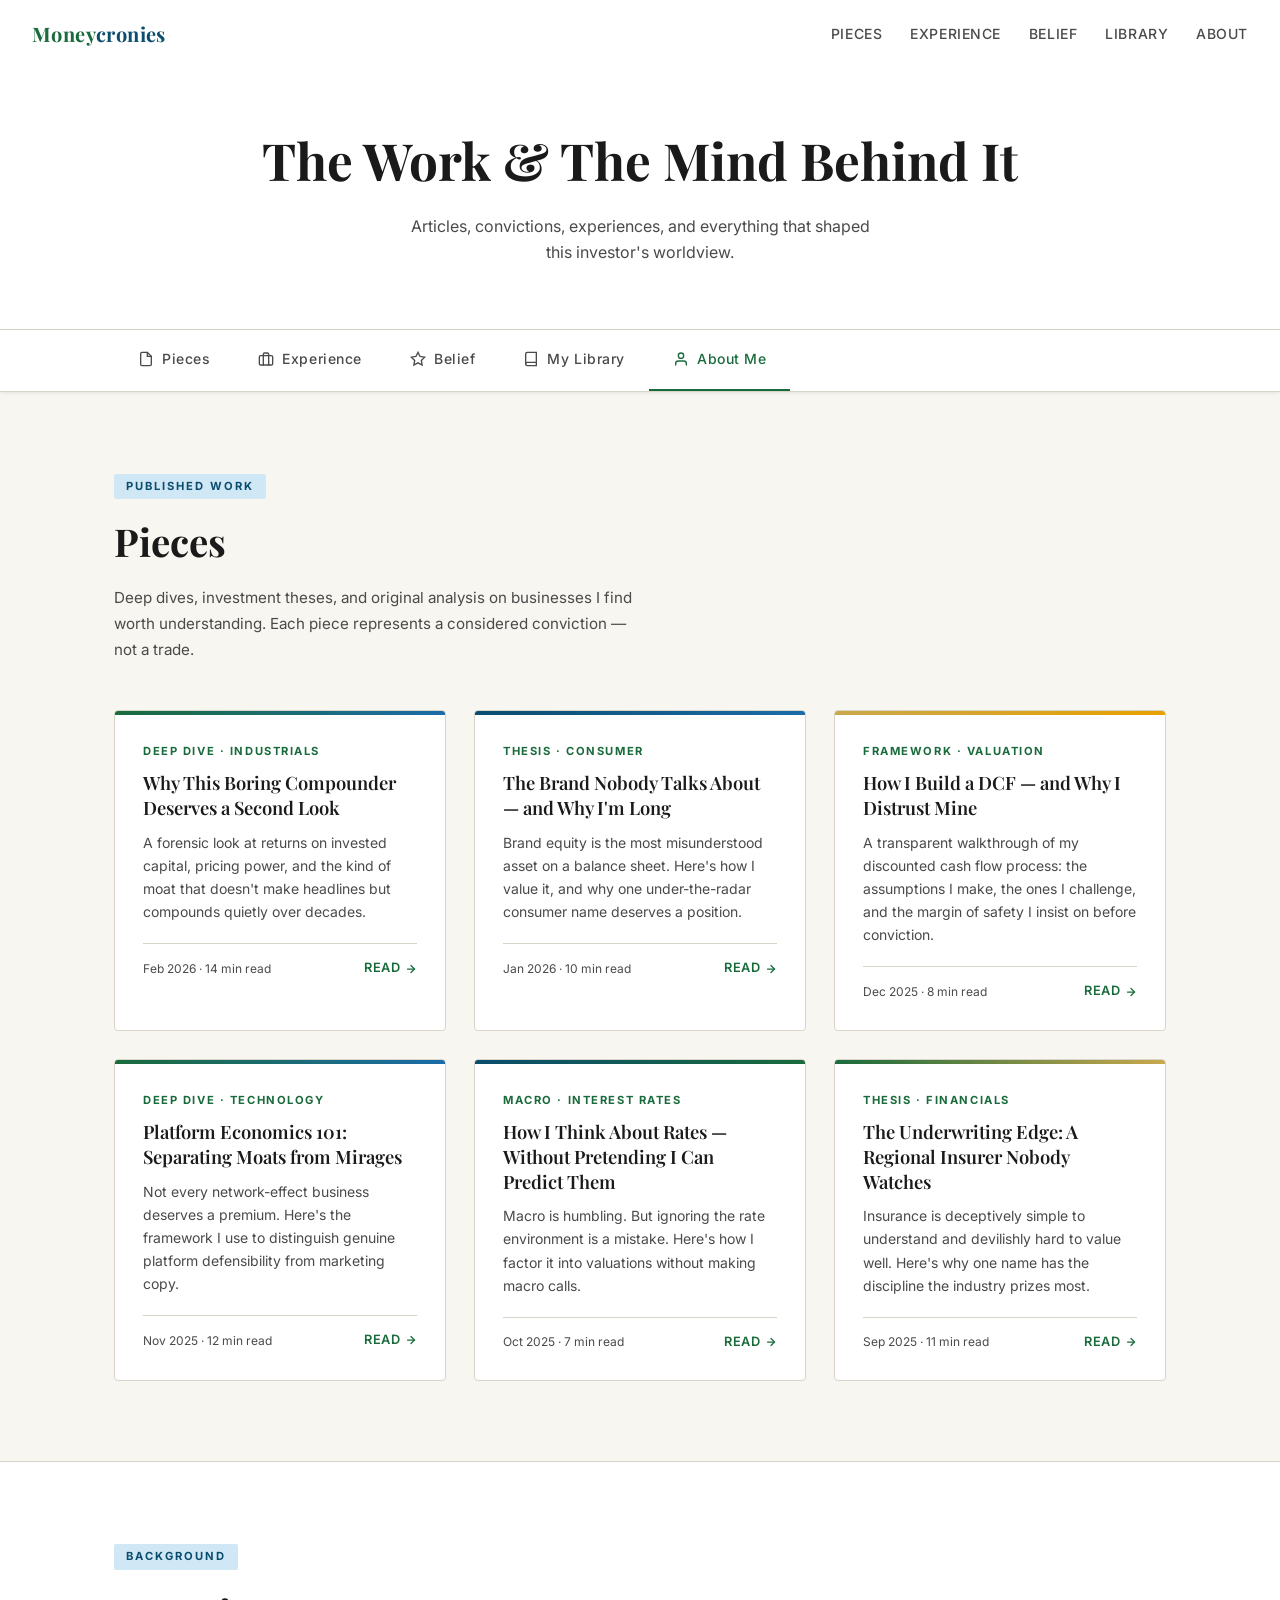
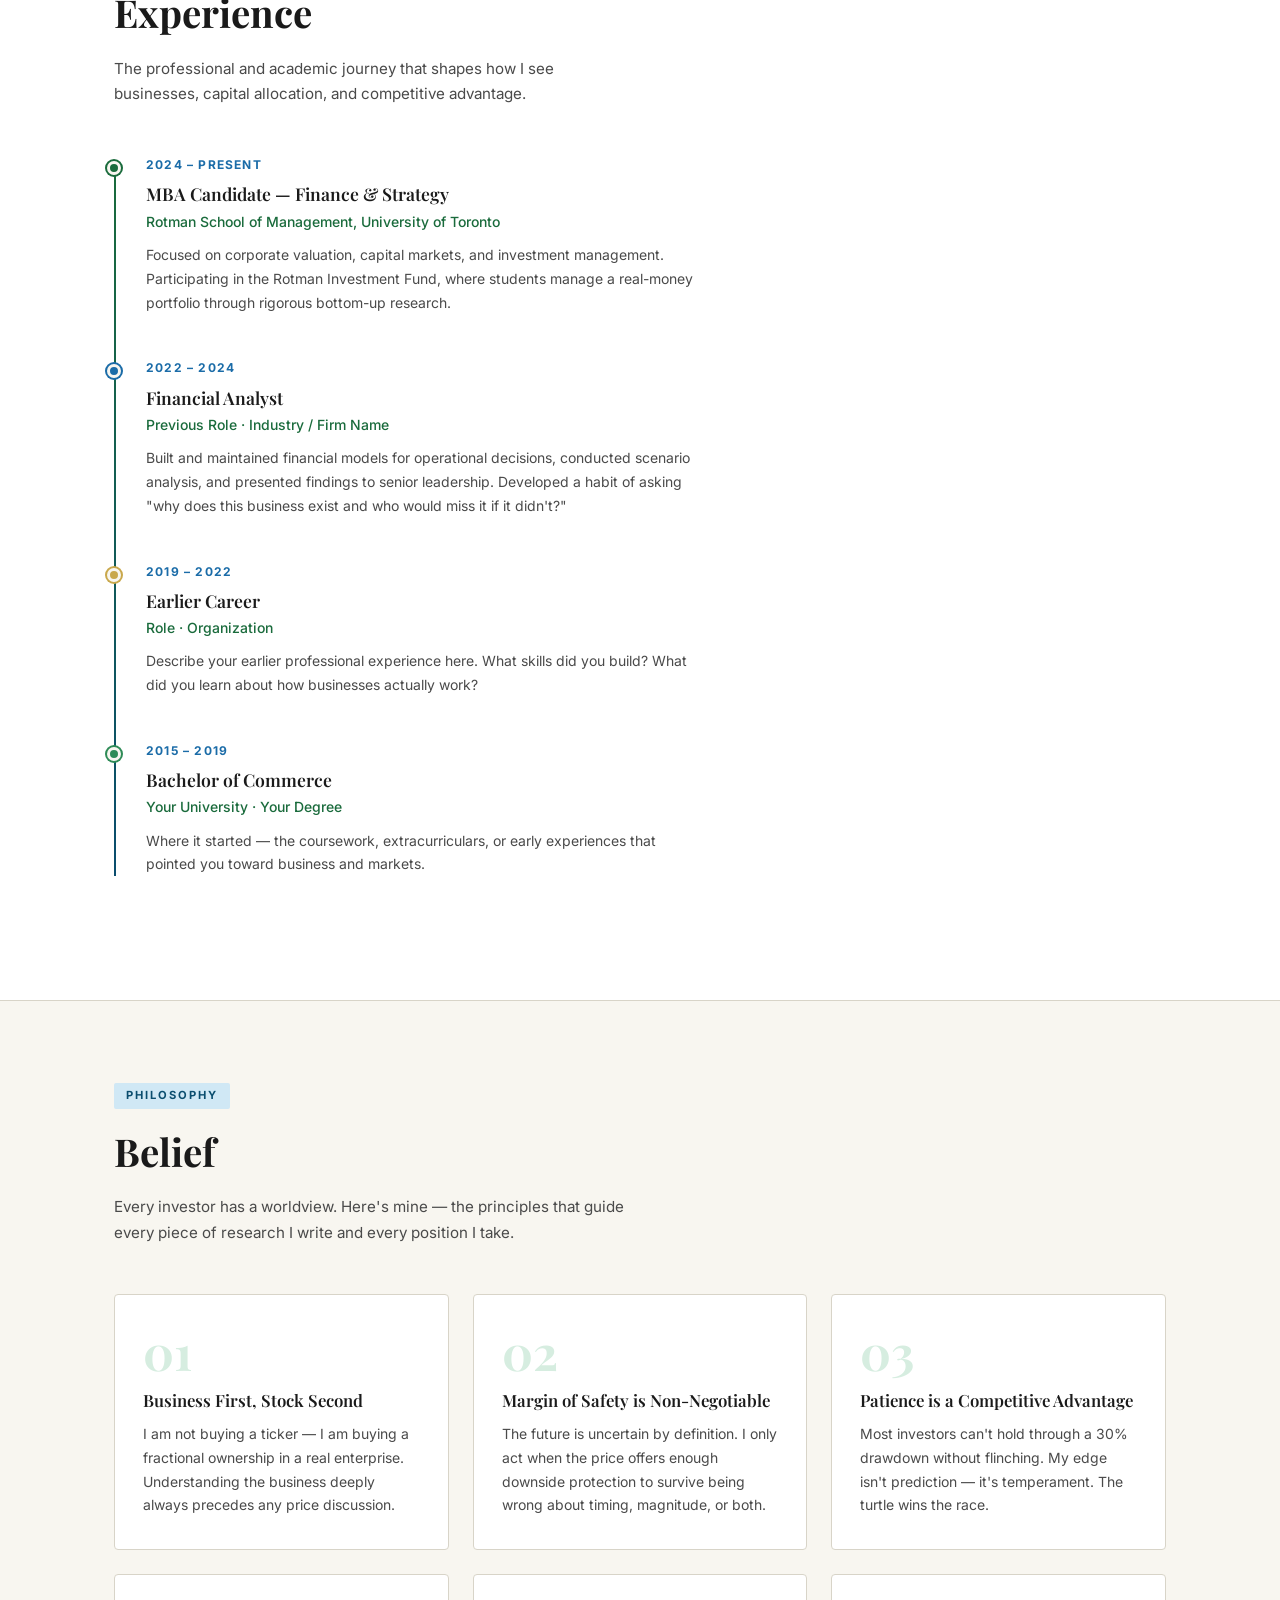
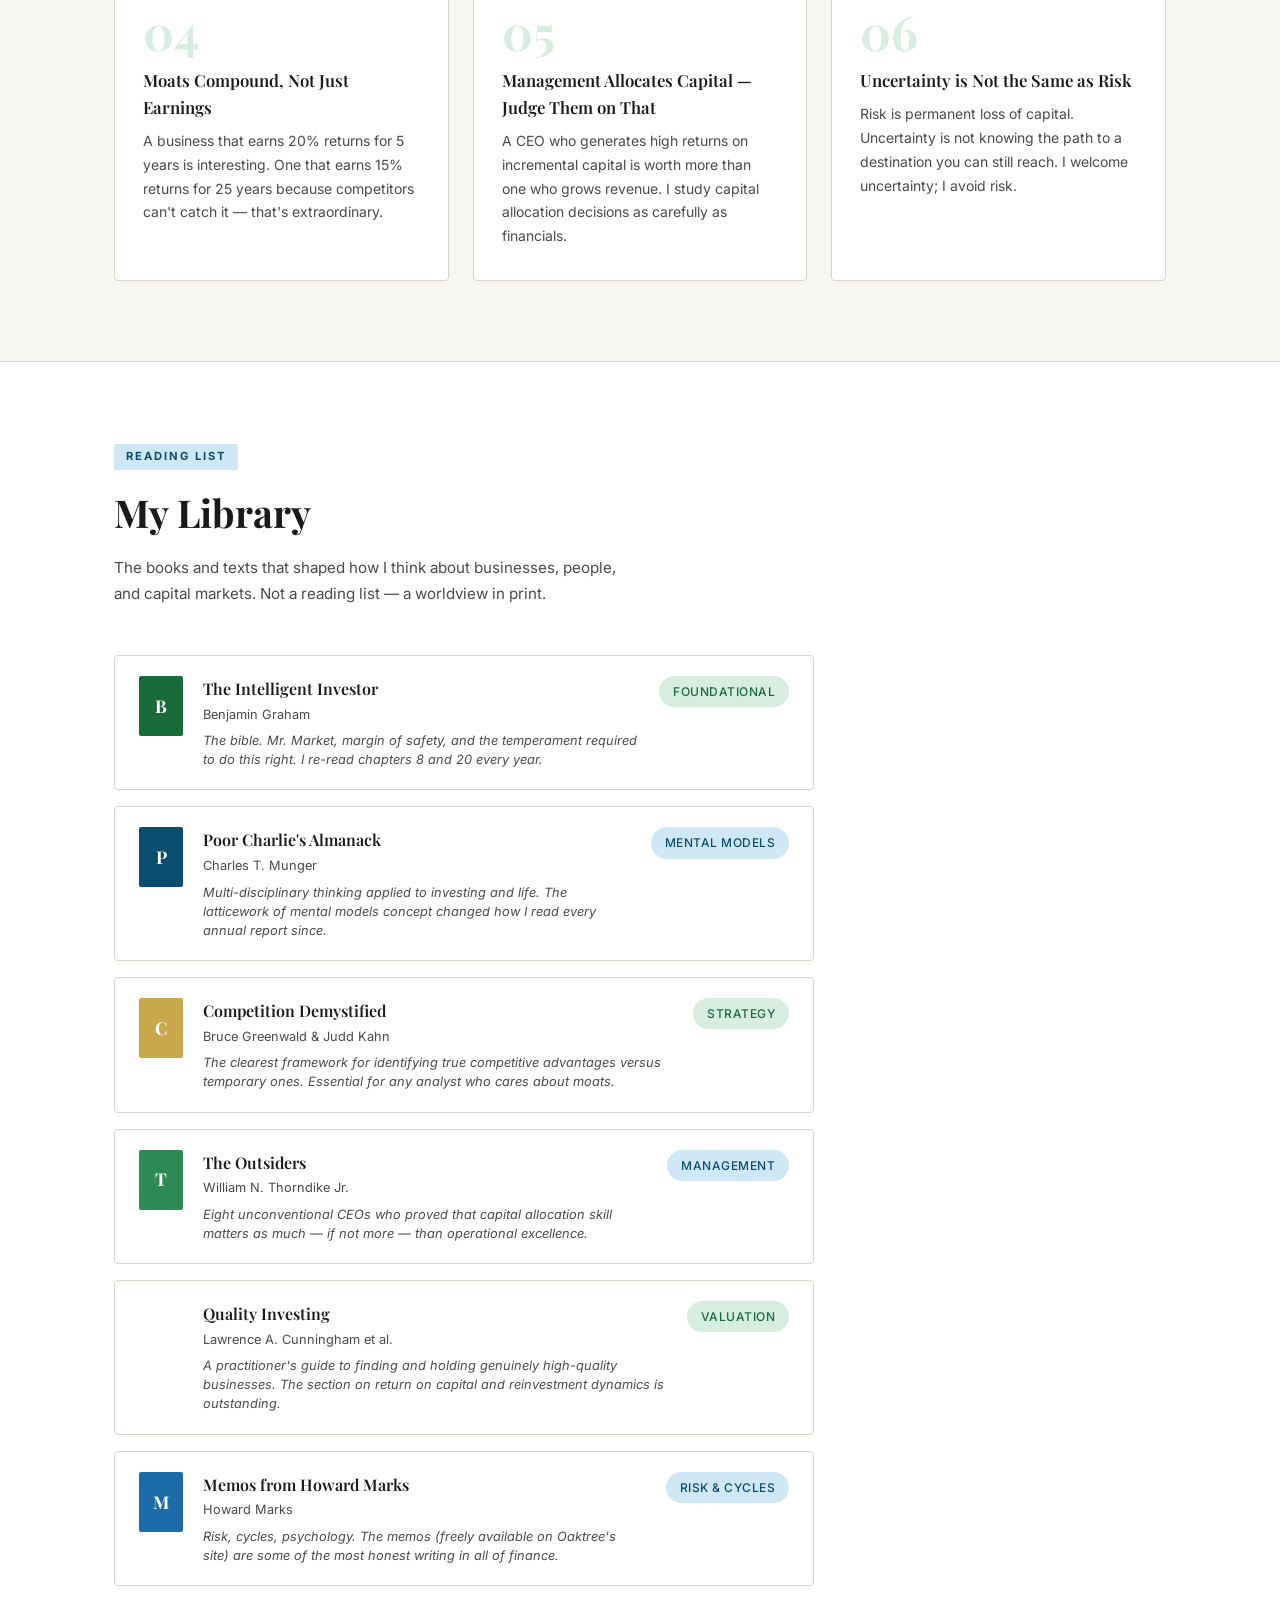
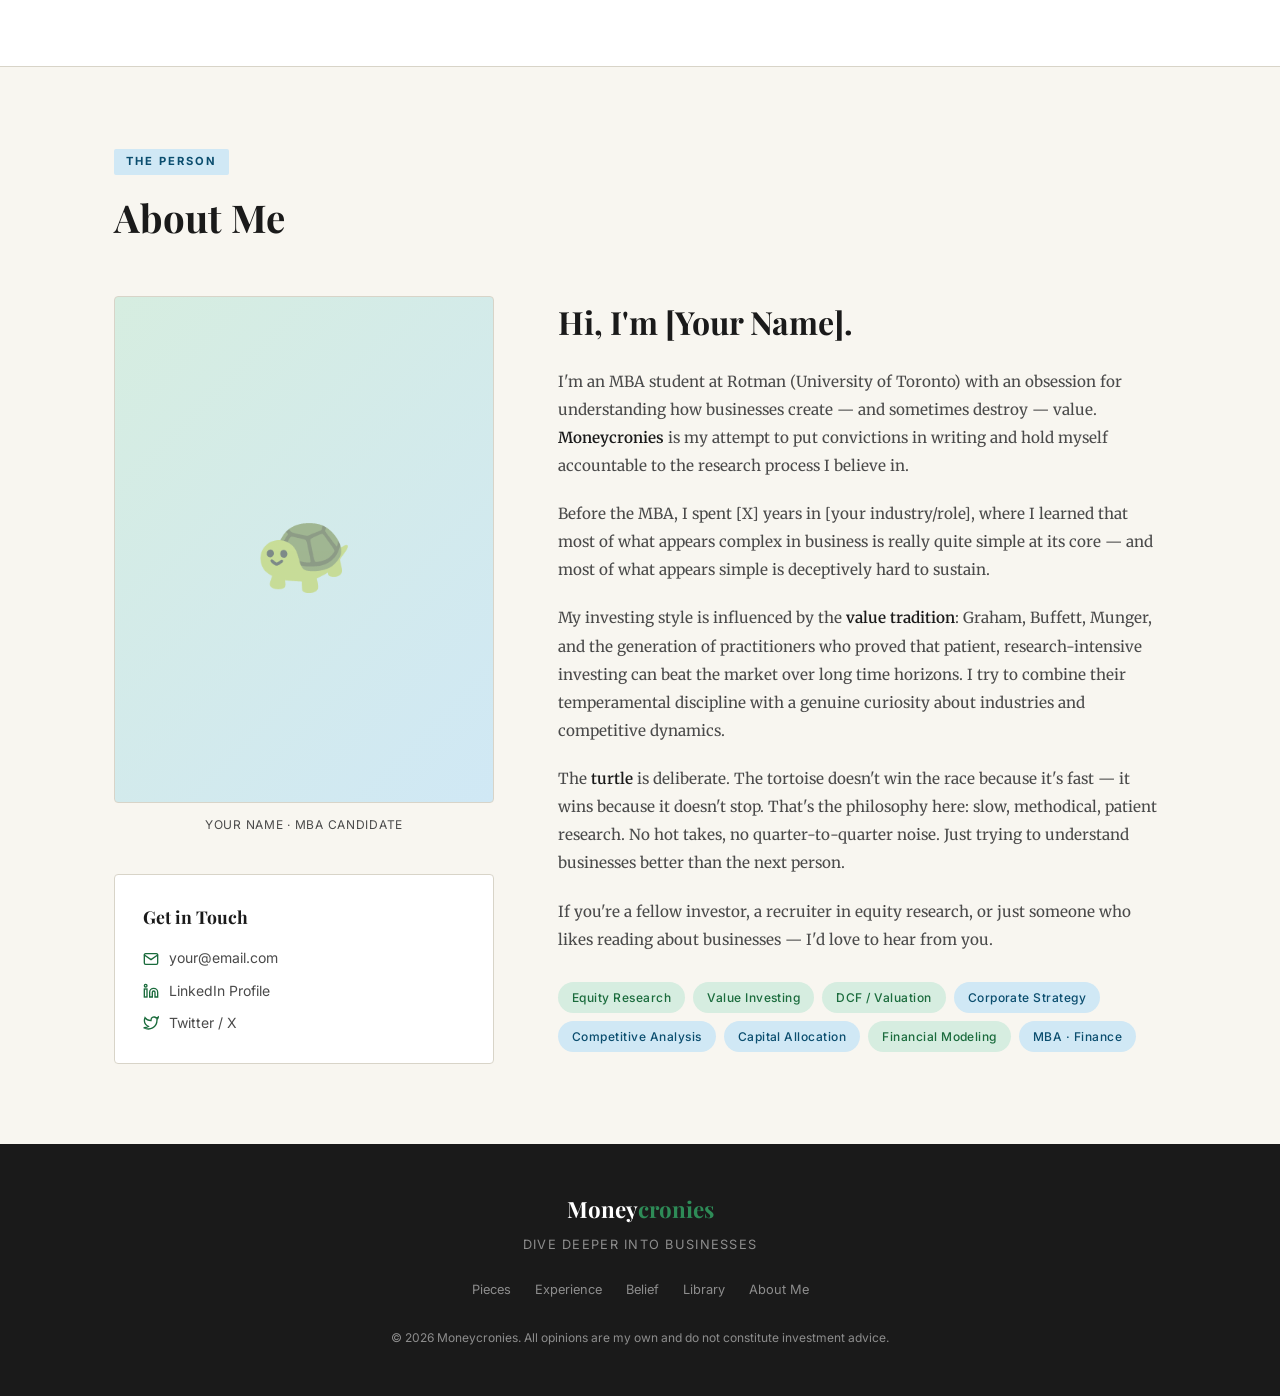
==== portfolio.html @ 77017aea "Initial commit" ====
<!DOCTYPE html>
<html lang="en">
<head>
  <meta charset="UTF-8" />
  <meta name="viewport" content="width=device-width, initial-scale=1.0" />
  <title>Moneycronies — Research & Portfolio</title>
  <meta name="description" content="Pieces, experience, beliefs, reading list, and the mind behind Moneycronies." />
  <link rel="stylesheet" href="styles/main.css" />
  <link rel="preconnect" href="https://fonts.googleapis.com" />
  <link rel="preconnect" href="https://fonts.gstatic.com" crossorigin />
</head>
<body>

  <!-- ── Navigation ── -->
  <nav class="site-nav scrolled" id="siteNav" aria-label="Main navigation">
    <a href="index.html" class="nav-logo">Money<span>cronies</span></a>
    <ul class="nav-links">
      <li><a href="#pieces"     class="tab-scroll">Pieces</a></li>
      <li><a href="#experience" class="tab-scroll">Experience</a></li>
      <li><a href="#belief"     class="tab-scroll">Belief</a></li>
      <li><a href="#library"    class="tab-scroll">Library</a></li>
      <li><a href="#about"      class="tab-scroll">About</a></li>
    </ul>
  </nav>

  <!-- ── Page Header ── -->
  <header class="page-header">
    <h1>The Work &amp; The Mind Behind It</h1>
    <p>Articles, convictions, experiences, and everything that shaped this investor's worldview.</p>
  </header>

  <!-- ── Sticky Section Tabs ── -->
  <div class="section-tabs" role="navigation" aria-label="Section navigation">
    <div class="tabs-inner">
      <a href="#pieces"     class="tab-link active" data-target="pieces">
        <svg viewBox="0 0 24 24" fill="none" stroke="currentColor" stroke-width="2" stroke-linecap="round">
          <path d="M14 2H6a2 2 0 0 0-2 2v16a2 2 0 0 0 2 2h12a2 2 0 0 0 2-2V8z"/>
          <polyline points="14 2 14 8 20 8"/>
        </svg>
        Pieces
      </a>
      <a href="#experience" class="tab-link" data-target="experience">
        <svg viewBox="0 0 24 24" fill="none" stroke="currentColor" stroke-width="2" stroke-linecap="round">
          <rect x="2" y="7" width="20" height="14" rx="2" ry="2"/>
          <path d="M16 21V5a2 2 0 0 0-2-2h-4a2 2 0 0 0-2 2v16"/>
        </svg>
        Experience
      </a>
      <a href="#belief" class="tab-link" data-target="belief">
        <svg viewBox="0 0 24 24" fill="none" stroke="currentColor" stroke-width="2" stroke-linecap="round">
          <polygon points="12 2 15.09 8.26 22 9.27 17 14.14 18.18 21.02 12 17.77 5.82 21.02 7 14.14 2 9.27 8.91 8.26 12 2"/>
        </svg>
        Belief
      </a>
      <a href="#library" class="tab-link" data-target="library">
        <svg viewBox="0 0 24 24" fill="none" stroke="currentColor" stroke-width="2" stroke-linecap="round">
          <path d="M4 19.5A2.5 2.5 0 0 1 6.5 17H20"/>
          <path d="M6.5 2H20v20H6.5A2.5 2.5 0 0 1 4 19.5v-15A2.5 2.5 0 0 1 6.5 2z"/>
        </svg>
        My Library
      </a>
      <a href="#about" class="tab-link" data-target="about">
        <svg viewBox="0 0 24 24" fill="none" stroke="currentColor" stroke-width="2" stroke-linecap="round">
          <path d="M20 21v-2a4 4 0 0 0-4-4H8a4 4 0 0 0-4 4v2"/>
          <circle cx="12" cy="7" r="4"/>
        </svg>
        About Me
      </a>
    </div>
  </div>

  <main>

    <!-- ════════════════════════════════════
         SECTION 1: PIECES
    ════════════════════════════════════ -->
    <section class="portfolio-section" id="pieces" aria-label="Pieces — Articles and analyses">
      <div class="container">
        <div class="section-head reveal">
          <span class="section-badge">Published Work</span>
          <h2 class="section-title">Pieces</h2>
          <p class="section-desc">
            Deep dives, investment theses, and original analysis on businesses I find worth understanding.
            Each piece represents a considered conviction — not a trade.
          </p>
        </div>

        <div class="pieces-grid">

          <!-- Card 1 -->
          <article class="article-card reveal">
            <div class="card-stripe"></div>
            <div class="card-body">
              <p class="card-tag">Deep Dive · Industrials</p>
              <h3 class="card-title">Why This Boring Compounder Deserves a Second Look</h3>
              <p class="card-excerpt">
                A forensic look at returns on invested capital, pricing power, and the kind of moat that
                doesn't make headlines but compounds quietly over decades.
              </p>
              <div class="card-meta">
                <span>Feb 2026 · 14 min read</span>
                <span class="card-read-more">
                  Read
                  <svg width="12" height="12" viewBox="0 0 24 24" fill="none"
                       stroke="currentColor" stroke-width="2.5" stroke-linecap="round">
                    <line x1="5" y1="12" x2="19" y2="12"/>
                    <polyline points="12 5 19 12 12 19"/>
                  </svg>
                </span>
              </div>
            </div>
          </article>

          <!-- Card 2 -->
          <article class="article-card reveal reveal-delay-1">
            <div class="card-stripe" style="background:linear-gradient(90deg,var(--blue-deep),var(--blue));"></div>
            <div class="card-body">
              <p class="card-tag">Thesis · Consumer</p>
              <h3 class="card-title">The Brand Nobody Talks About — and Why I'm Long</h3>
              <p class="card-excerpt">
                Brand equity is the most misunderstood asset on a balance sheet. Here's how I value it,
                and why one under-the-radar consumer name deserves a position.
              </p>
              <div class="card-meta">
                <span>Jan 2026 · 10 min read</span>
                <span class="card-read-more">
                  Read
                  <svg width="12" height="12" viewBox="0 0 24 24" fill="none"
                       stroke="currentColor" stroke-width="2.5" stroke-linecap="round">
                    <line x1="5" y1="12" x2="19" y2="12"/>
                    <polyline points="12 5 19 12 12 19"/>
                  </svg>
                </span>
              </div>
            </div>
          </article>

          <!-- Card 3 -->
          <article class="article-card reveal reveal-delay-2">
            <div class="card-stripe" style="background:linear-gradient(90deg,var(--gold),#e8a000);"></div>
            <div class="card-body">
              <p class="card-tag">Framework · Valuation</p>
              <h3 class="card-title">How I Build a DCF — and Why I Distrust Mine</h3>
              <p class="card-excerpt">
                A transparent walkthrough of my discounted cash flow process: the assumptions I make,
                the ones I challenge, and the margin of safety I insist on before conviction.
              </p>
              <div class="card-meta">
                <span>Dec 2025 · 8 min read</span>
                <span class="card-read-more">
                  Read
                  <svg width="12" height="12" viewBox="0 0 24 24" fill="none"
                       stroke="currentColor" stroke-width="2.5" stroke-linecap="round">
                    <line x1="5" y1="12" x2="19" y2="12"/>
                    <polyline points="12 5 19 12 12 19"/>
                  </svg>
                </span>
              </div>
            </div>
          </article>

          <!-- Card 4 (placeholder) -->
          <article class="article-card reveal">
            <div class="card-stripe"></div>
            <div class="card-body">
              <p class="card-tag">Deep Dive · Technology</p>
              <h3 class="card-title">Platform Economics 101: Separating Moats from Mirages</h3>
              <p class="card-excerpt">
                Not every network-effect business deserves a premium. Here's the framework I use to
                distinguish genuine platform defensibility from marketing copy.
              </p>
              <div class="card-meta">
                <span>Nov 2025 · 12 min read</span>
                <span class="card-read-more">
                  Read
                  <svg width="12" height="12" viewBox="0 0 24 24" fill="none"
                       stroke="currentColor" stroke-width="2.5" stroke-linecap="round">
                    <line x1="5" y1="12" x2="19" y2="12"/>
                    <polyline points="12 5 19 12 12 19"/>
                  </svg>
                </span>
              </div>
            </div>
          </article>

          <!-- Card 5 -->
          <article class="article-card reveal reveal-delay-1">
            <div class="card-stripe" style="background:linear-gradient(90deg,var(--blue-deep),var(--green));"></div>
            <div class="card-body">
              <p class="card-tag">Macro · Interest Rates</p>
              <h3 class="card-title">How I Think About Rates — Without Pretending I Can Predict Them</h3>
              <p class="card-excerpt">
                Macro is humbling. But ignoring the rate environment is a mistake. Here's how I factor
                it into valuations without making macro calls.
              </p>
              <div class="card-meta">
                <span>Oct 2025 · 7 min read</span>
                <span class="card-read-more">
                  Read
                  <svg width="12" height="12" viewBox="0 0 24 24" fill="none"
                       stroke="currentColor" stroke-width="2.5" stroke-linecap="round">
                    <line x1="5" y1="12" x2="19" y2="12"/>
                    <polyline points="12 5 19 12 12 19"/>
                  </svg>
                </span>
              </div>
            </div>
          </article>

          <!-- Card 6 -->
          <article class="article-card reveal reveal-delay-2">
            <div class="card-stripe" style="background:linear-gradient(90deg,var(--green),var(--gold));"></div>
            <div class="card-body">
              <p class="card-tag">Thesis · Financials</p>
              <h3 class="card-title">The Underwriting Edge: A Regional Insurer Nobody Watches</h3>
              <p class="card-excerpt">
                Insurance is deceptively simple to understand and devilishly hard to value well.
                Here's why one name has the discipline the industry prizes most.
              </p>
              <div class="card-meta">
                <span>Sep 2025 · 11 min read</span>
                <span class="card-read-more">
                  Read
                  <svg width="12" height="12" viewBox="0 0 24 24" fill="none"
                       stroke="currentColor" stroke-width="2.5" stroke-linecap="round">
                    <line x1="5" y1="12" x2="19" y2="12"/>
                    <polyline points="12 5 19 12 12 19"/>
                  </svg>
                </span>
              </div>
            </div>
          </article>

        </div>
      </div>
    </section>

    <!-- ════════════════════════════════════
         SECTION 2: EXPERIENCE
    ════════════════════════════════════ -->
    <section class="portfolio-section" id="experience" aria-label="Experience" style="background:var(--white);">
      <div class="container">
        <div class="section-head reveal">
          <span class="section-badge">Background</span>
          <h2 class="section-title">Experience</h2>
          <p class="section-desc">
            The professional and academic journey that shapes how I see businesses,
            capital allocation, and competitive advantage.
          </p>
        </div>

        <div style="max-width:640px;">
          <div class="timeline">

            <div class="timeline-item reveal">
              <div class="timeline-dot"></div>
              <p class="timeline-date">2024 – Present</p>
              <h3 class="timeline-role">MBA Candidate — Finance &amp; Strategy</h3>
              <p class="timeline-org">Rotman School of Management, University of Toronto</p>
              <p class="timeline-desc">
                Focused on corporate valuation, capital markets, and investment management.
                Participating in the Rotman Investment Fund, where students manage a real-money
                portfolio through rigorous bottom-up research.
              </p>
            </div>

            <div class="timeline-item reveal reveal-delay-1">
              <div class="timeline-dot" style="background:var(--blue);box-shadow:0 0 0 2px var(--blue);"></div>
              <p class="timeline-date">2022 – 2024</p>
              <h3 class="timeline-role">Financial Analyst</h3>
              <p class="timeline-org">Previous Role · Industry / Firm Name</p>
              <p class="timeline-desc">
                Built and maintained financial models for operational decisions, conducted scenario
                analysis, and presented findings to senior leadership. Developed a habit of asking
                "why does this business exist and who would miss it if it didn't?"
              </p>
            </div>

            <div class="timeline-item reveal reveal-delay-2">
              <div class="timeline-dot" style="background:var(--gold);box-shadow:0 0 0 2px var(--gold);"></div>
              <p class="timeline-date">2019 – 2022</p>
              <h3 class="timeline-role">Earlier Career</h3>
              <p class="timeline-org">Role · Organization</p>
              <p class="timeline-desc">
                Describe your earlier professional experience here. What skills did you build?
                What did you learn about how businesses actually work?
              </p>
            </div>

            <div class="timeline-item reveal reveal-delay-3">
              <div class="timeline-dot" style="background:var(--green-light);box-shadow:0 0 0 2px var(--green-light);"></div>
              <p class="timeline-date">2015 – 2019</p>
              <h3 class="timeline-role">Bachelor of Commerce</h3>
              <p class="timeline-org">Your University · Your Degree</p>
              <p class="timeline-desc">
                Where it started — the coursework, extracurriculars, or early experiences that
                pointed you toward business and markets.
              </p>
            </div>

          </div>
        </div>
      </div>
    </section>

    <!-- ════════════════════════════════════
         SECTION 3: BELIEF
    ════════════════════════════════════ -->
    <section class="portfolio-section" id="belief" aria-label="Investment beliefs and philosophy">
      <div class="container">
        <div class="section-head reveal">
          <span class="section-badge">Philosophy</span>
          <h2 class="section-title">Belief</h2>
          <p class="section-desc">
            Every investor has a worldview. Here's mine — the principles that guide every piece
            of research I write and every position I take.
          </p>
        </div>

        <div class="beliefs-grid">

          <div class="belief-card reveal">
            <div class="belief-num">01</div>
            <h3 class="belief-title">Business First, Stock Second</h3>
            <p class="belief-text">
              I am not buying a ticker — I am buying a fractional ownership in a real enterprise.
              Understanding the business deeply always precedes any price discussion.
            </p>
          </div>

          <div class="belief-card reveal reveal-delay-1">
            <div class="belief-num">02</div>
            <h3 class="belief-title">Margin of Safety is Non-Negotiable</h3>
            <p class="belief-text">
              The future is uncertain by definition. I only act when the price offers enough
              downside protection to survive being wrong about timing, magnitude, or both.
            </p>
          </div>

          <div class="belief-card reveal reveal-delay-2">
            <div class="belief-num">03</div>
            <h3 class="belief-title">Patience is a Competitive Advantage</h3>
            <p class="belief-text">
              Most investors can't hold through a 30% drawdown without flinching. My edge
              isn't prediction — it's temperament. The turtle wins the race.
            </p>
          </div>

          <div class="belief-card reveal">
            <div class="belief-num">04</div>
            <h3 class="belief-title">Moats Compound, Not Just Earnings</h3>
            <p class="belief-text">
              A business that earns 20% returns for 5 years is interesting. One that earns 15%
              returns for 25 years because competitors can't catch it — that's extraordinary.
            </p>
          </div>

          <div class="belief-card reveal reveal-delay-1">
            <div class="belief-num">05</div>
            <h3 class="belief-title">Management Allocates Capital — Judge Them on That</h3>
            <p class="belief-text">
              A CEO who generates high returns on incremental capital is worth more than one
              who grows revenue. I study capital allocation decisions as carefully as financials.
            </p>
          </div>

          <div class="belief-card reveal reveal-delay-2">
            <div class="belief-num">06</div>
            <h3 class="belief-title">Uncertainty is Not the Same as Risk</h3>
            <p class="belief-text">
              Risk is permanent loss of capital. Uncertainty is not knowing the path to a
              destination you can still reach. I welcome uncertainty; I avoid risk.
            </p>
          </div>

        </div>
      </div>
    </section>

    <!-- ════════════════════════════════════
         SECTION 4: MY LIBRARY
    ════════════════════════════════════ -->
    <section class="portfolio-section" id="library" aria-label="Reading list and book recommendations" style="background:var(--white);">
      <div class="container">
        <div class="section-head reveal">
          <span class="section-badge">Reading List</span>
          <h2 class="section-title">My Library</h2>
          <p class="section-desc">
            The books and texts that shaped how I think about businesses, people, and capital markets.
            Not a reading list — a worldview in print.
          </p>
        </div>

        <div class="library-list" style="max-width:700px;">

          <div class="book-item reveal">
            <div class="book-spine" style="background:var(--green);">B</div>
            <div class="book-info">
              <p class="book-title">The Intelligent Investor</p>
              <p class="book-author">Benjamin Graham</p>
              <p class="book-note">
                The bible. Mr. Market, margin of safety, and the temperament required to do this
                right. I re-read chapters 8 and 20 every year.
              </p>
            </div>
            <span class="book-tag chip chip-green">Foundational</span>
          </div>

          <div class="book-item reveal reveal-delay-1">
            <div class="book-spine" style="background:var(--blue-deep);">P</div>
            <div class="book-info">
              <p class="book-title">Poor Charlie's Almanack</p>
              <p class="book-author">Charles T. Munger</p>
              <p class="book-note">
                Multi-disciplinary thinking applied to investing and life. The latticework of
                mental models concept changed how I read every annual report since.
              </p>
            </div>
            <span class="book-tag chip chip-blue">Mental Models</span>
          </div>

          <div class="book-item reveal reveal-delay-2">
            <div class="book-spine" style="background:var(--gold);">C</div>
            <div class="book-info">
              <p class="book-title">Competition Demystified</p>
              <p class="book-author">Bruce Greenwald &amp; Judd Kahn</p>
              <p class="book-note">
                The clearest framework for identifying true competitive advantages versus
                temporary ones. Essential for any analyst who cares about moats.
              </p>
            </div>
            <span class="book-tag chip chip-green">Strategy</span>
          </div>

          <div class="book-item reveal">
            <div class="book-spine" style="background:var(--green-light);">T</div>
            <div class="book-info">
              <p class="book-title">The Outsiders</p>
              <p class="book-author">William N. Thorndike Jr.</p>
              <p class="book-note">
                Eight unconventional CEOs who proved that capital allocation skill matters as
                much — if not more — than operational excellence.
              </p>
            </div>
            <span class="book-tag chip chip-blue">Management</span>
          </div>

          <div class="book-item reveal reveal-delay-1">
            <div class="book-spine" style="background:#5B4FCF);">Q</div>
            <div class="book-info">
              <p class="book-title">Quality Investing</p>
              <p class="book-author">Lawrence A. Cunningham et al.</p>
              <p class="book-note">
                A practitioner's guide to finding and holding genuinely high-quality businesses.
                The section on return on capital and reinvestment dynamics is outstanding.
              </p>
            </div>
            <span class="book-tag chip chip-green">Valuation</span>
          </div>

          <div class="book-item reveal reveal-delay-2">
            <div class="book-spine" style="background:var(--blue);">M</div>
            <div class="book-info">
              <p class="book-title">Memos from Howard Marks</p>
              <p class="book-author">Howard Marks</p>
              <p class="book-note">
                Risk, cycles, psychology. The memos (freely available on Oaktree's site) are
                some of the most honest writing in all of finance.
              </p>
            </div>
            <span class="book-tag chip chip-blue">Risk &amp; Cycles</span>
          </div>

        </div>
      </div>
    </section>

    <!-- ════════════════════════════════════
         SECTION 5: ABOUT ME
    ════════════════════════════════════ -->
    <section class="portfolio-section" id="about" aria-label="About me">
      <div class="container">
        <div class="section-head reveal">
          <span class="section-badge">The Person</span>
          <h2 class="section-title">About Me</h2>
        </div>

        <div class="about-grid">

          <!-- Portrait column -->
          <div class="about-portrait reveal">
            <div class="portrait-frame">
              <!-- Replace with your actual photo:
                   <img src="assets/your-photo.jpg" alt="Your Name" style="width:100%;height:100%;object-fit:cover;" />
              -->
              <span class="portrait-placeholder" aria-hidden="true">🐢</span>
            </div>
            <p class="portrait-caption">Your Name · MBA Candidate</p>

            <div class="contact-block">
              <h3>Get in Touch</h3>
              <div class="contact-links">
                <a href="mailto:your@email.com" class="contact-link">
                  <svg viewBox="0 0 24 24" fill="none" stroke="currentColor" stroke-width="2" stroke-linecap="round">
                    <path d="M4 4h16c1.1 0 2 .9 2 2v12c0 1.1-.9 2-2 2H4c-1.1 0-2-.9-2-2V6c0-1.1.9-2 2-2z"/>
                    <polyline points="22,6 12,13 2,6"/>
                  </svg>
                  your@email.com
                </a>
                <a href="#" class="contact-link">
                  <svg viewBox="0 0 24 24" fill="none" stroke="currentColor" stroke-width="2" stroke-linecap="round">
                    <path d="M16 8a6 6 0 0 1 6 6v7h-4v-7a2 2 0 0 0-2-2 2 2 0 0 0-2 2v7h-4v-7a6 6 0 0 1 6-6z"/>
                    <rect x="2" y="9" width="4" height="12"/><circle cx="4" cy="4" r="2"/>
                  </svg>
                  LinkedIn Profile
                </a>
                <a href="#" class="contact-link">
                  <svg viewBox="0 0 24 24" fill="none" stroke="currentColor" stroke-width="2" stroke-linecap="round">
                    <path d="M23 3a10.9 10.9 0 0 1-3.14 1.53 4.48 4.48 0 0 0-7.86 3v1A10.66 10.66 0 0 1 3 4s-4 9 5 13a11.64 11.64 0 0 1-7 2c9 5 20 0 20-11.5a4.5 4.5 0 0 0-.08-.83A7.72 7.72 0 0 0 23 3z"/>
                  </svg>
                  Twitter / X
                </a>
              </div>
            </div>
          </div>

          <!-- Text column -->
          <div class="about-text reveal reveal-delay-1">
            <h2>Hi, I'm [Your Name].</h2>

            <p>
              I'm an MBA student at Rotman (University of Toronto) with an obsession for understanding
              how businesses create — and sometimes destroy — value. <strong>Moneycronies</strong> is my
              attempt to put convictions in writing and hold myself accountable to the research
              process I believe in.
            </p>

            <p>
              Before the MBA, I spent [X] years in [your industry/role], where I learned that
              most of what appears complex in business is really quite simple at its core — and
              most of what appears simple is deceptively hard to sustain.
            </p>

            <p>
              My investing style is influenced by the <strong>value tradition</strong>: Graham, Buffett, Munger,
              and the generation of practitioners who proved that patient, research-intensive
              investing can beat the market over long time horizons. I try to combine their
              temperamental discipline with a genuine curiosity about industries and competitive dynamics.
            </p>

            <p>
              The <strong>turtle</strong> is deliberate. The tortoise doesn't win the race because it's fast —
              it wins because it doesn't stop. That's the philosophy here: slow, methodical,
              patient research. No hot takes, no quarter-to-quarter noise. Just trying to understand
              businesses better than the next person.
            </p>

            <p>
              If you're a fellow investor, a recruiter in equity research, or just someone who
              likes reading about businesses — I'd love to hear from you.
            </p>

            <div class="skills-chips">
              <span class="chip chip-green">Equity Research</span>
              <span class="chip chip-green">Value Investing</span>
              <span class="chip chip-green">DCF / Valuation</span>
              <span class="chip chip-blue">Corporate Strategy</span>
              <span class="chip chip-blue">Competitive Analysis</span>
              <span class="chip chip-blue">Capital Allocation</span>
              <span class="chip chip-green">Financial Modeling</span>
              <span class="chip chip-blue">MBA · Finance</span>
            </div>
          </div>

        </div>
      </div>
    </section>

  </main>

  <!-- ── Footer ── -->
  <footer class="site-footer">
    <div class="footer-logo">Money<span>cronies</span></div>
    <p class="footer-tagline">Dive Deeper Into Businesses</p>
    <nav class="footer-nav" aria-label="Footer navigation">
      <a href="#pieces">Pieces</a>
      <a href="#experience">Experience</a>
      <a href="#belief">Belief</a>
      <a href="#library">Library</a>
      <a href="#about">About Me</a>
    </nav>
    <p class="footer-copy">&copy; 2026 Moneycronies. All opinions are my own and do not constitute investment advice.</p>
  </footer>

  <script src="scripts/main.js"></script>
</body>
</html>
---- styles/main.css ----
/* ============================================================
   MONEYCRONIES — Main Stylesheet
   Palette: White #FFFFFF | Green #1A6B3C | Teal #0A4D6E | Blue #1B6CA8
   ============================================================ */

@import url('https://fonts.googleapis.com/css2?family=Playfair+Display:ital,wght@0,400;0,600;0,700;1,400&family=Inter:wght@300;400;500;600&family=Merriweather:ital,wght@0,300;0,400;1,300&display=swap');

/* ── Reset & Base ── */
*, *::before, *::after { box-sizing: border-box; margin: 0; padding: 0; }

:root {
  --white:       #FFFFFF;
  --cream:       #F8F6F0;
  --ink:         #1A1A1A;
  --ink-light:   #4A4A4A;
  --green:       #1A6B3C;
  --green-light: #2E8B57;
  --green-muted: #D6EDE0;
  --blue:        #1B6CA8;
  --blue-deep:   #0A4D6E;
  --blue-muted:  #D0E8F5;
  --gold:        #C9A84C;
  --border:      #D8D4C8;

  --font-serif:  'Playfair Display', Georgia, serif;
  --font-body:   'Inter', system-ui, sans-serif;
  --font-read:   'Merriweather', Georgia, serif;

  --max-w:       1100px;
  --radius:      4px;
  --shadow-sm:   0 1px 4px rgba(0,0,0,0.08);
  --shadow-md:   0 4px 20px rgba(0,0,0,0.10);
  --shadow-lg:   0 10px 40px rgba(0,0,0,0.14);
  --transition:  0.3s ease;
}

html { scroll-behavior: smooth; font-size: 16px; }

body {
  font-family: var(--font-body);
  color: var(--ink);
  background: var(--cream);
  line-height: 1.6;
  overflow-x: hidden;
}

a { color: inherit; text-decoration: none; }
img { max-width: 100%; display: block; }

/* ── Utility ── */
.container { max-width: var(--max-w); margin: 0 auto; padding: 0 24px; }
.sr-only { position: absolute; width: 1px; height: 1px; overflow: hidden; clip: rect(0,0,0,0); }

/* ── Scrollbar ── */
::-webkit-scrollbar { width: 6px; }
::-webkit-scrollbar-track { background: var(--cream); }
::-webkit-scrollbar-thumb { background: var(--green); border-radius: 3px; }

/* ============================================================
   HERO PAGE  (index.html)
   ============================================================ */

/* ── Nav ── */
.site-nav {
  position: fixed;
  top: 0; left: 0; right: 0;
  z-index: 100;
  padding: 18px 32px;
  display: flex;
  justify-content: space-between;
  align-items: center;
  transition: background var(--transition), box-shadow var(--transition);
}
.site-nav.scrolled {
  background: rgba(248, 246, 240, 0.96);
  backdrop-filter: blur(8px);
  box-shadow: var(--shadow-sm);
}
.nav-logo {
  font-family: var(--font-serif);
  font-size: 1.25rem;
  font-weight: 700;
  color: var(--green);
  letter-spacing: 0.02em;
}
.nav-logo span { color: var(--blue-deep); }
.nav-links { display: flex; gap: 28px; list-style: none; }
.nav-links a {
  font-size: 0.875rem;
  font-weight: 500;
  color: var(--ink-light);
  letter-spacing: 0.04em;
  text-transform: uppercase;
  transition: color var(--transition);
}
.nav-links a:hover { color: var(--green); }

/* ── Hero Stage ── */
.hero-stage {
  position: relative;
  min-height: 100vh;
  display: flex;
  flex-direction: column;
  align-items: center;
  justify-content: center;
  overflow: hidden;
  background: var(--cream);
}

/* Almanac grid overlay — parallax driven by --grid-offset CSS var */
.hero-stage::before {
  content: '';
  position: absolute;
  inset: 0;
  background-image:
    linear-gradient(rgba(26,107,60,0.05) 1px, transparent 1px),
    linear-gradient(90deg, rgba(26,107,60,0.05) 1px, transparent 1px);
  background-size: 48px 48px;
  background-position: 0 var(--grid-offset, 0);
  pointer-events: none;
  transition: background-position 0ms;
}

/* Wavy ocean bottom */
.hero-stage::after {
  content: '';
  position: absolute;
  bottom: -2px; left: 0; right: 0;
  height: 120px;
  background: url("data:image/svg+xml,%3Csvg xmlns='http://www.w3.org/2000/svg' viewBox='0 0 1440 120'%3E%3Cpath fill='%230A4D6E' fill-opacity='0.12' d='M0,60 C240,100 480,20 720,60 C960,100 1200,20 1440,60 L1440,120 L0,120 Z'/%3E%3Cpath fill='%231B6CA8' fill-opacity='0.08' d='M0,80 C360,40 720,100 1080,60 C1260,40 1350,80 1440,70 L1440,120 L0,120 Z'/%3E%3C/svg%3E") no-repeat bottom/cover;
  pointer-events: none;
}

.hero-content {
  position: relative;
  z-index: 2;
  text-align: center;
  max-width: 760px;
  padding: 0 24px;
}

.hero-eyebrow {
  display: inline-block;
  font-size: 0.75rem;
  font-weight: 600;
  letter-spacing: 0.2em;
  text-transform: uppercase;
  color: var(--green);
  margin-bottom: 20px;
  padding: 6px 16px;
  border: 1px solid var(--green);
  border-radius: 20px;
}

.hero-title {
  font-family: var(--font-serif);
  font-size: clamp(2.8rem, 6vw, 5rem);
  font-weight: 700;
  line-height: 1.12;
  color: var(--ink);
  margin-bottom: 28px;
}
.hero-title em {
  font-style: italic;
  color: var(--blue-deep);
}
.hero-title .accent { color: var(--green); }

.hero-sub {
  font-family: var(--font-read);
  font-size: 1.1rem;
  font-weight: 300;
  line-height: 1.75;
  color: var(--ink-light);
  max-width: 540px;
  margin: 0 auto 44px;
}

.btn-primary {
  display: inline-flex;
  align-items: center;
  gap: 10px;
  padding: 16px 36px;
  background: var(--green);
  color: var(--white);
  font-family: var(--font-body);
  font-size: 0.9rem;
  font-weight: 600;
  letter-spacing: 0.06em;
  text-transform: uppercase;
  border: 2px solid var(--green);
  border-radius: var(--radius);
  cursor: pointer;
  transition: background var(--transition), color var(--transition), transform 0.2s;
  box-shadow: var(--shadow-md);
}
.btn-primary:hover {
  background: transparent;
  color: var(--green);
  transform: translateY(-2px);
}
.btn-primary svg { transition: transform 0.3s; }
.btn-primary:hover svg { transform: translateY(3px); }

/* ── Turtle Scene ── */
.turtle-scene {
  position: absolute;
  inset: 0;
  pointer-events: none;
  z-index: 1;
}

/* The turtle SVG container — JS drives its position */
.turtle-wrapper {
  position: absolute;
  width: 160px;
  height: 160px;
  transform-origin: center;
  will-change: transform;
  left: 50%;
  top: 20%;
  transform: translateX(-50%);
  filter: drop-shadow(0 8px 24px rgba(10,77,110,0.25));
}

/* Ripple rings around the turtle */
.ripple {
  position: absolute;
  border-radius: 50%;
  border: 2px solid rgba(26,107,60,0.2);
  animation: ripple-out 3s ease-out infinite;
  left: 50%; top: 50%;
  transform: translate(-50%, -50%);
}
.ripple:nth-child(2) { animation-delay: 1s; }
.ripple:nth-child(3) { animation-delay: 2s; }

@keyframes ripple-out {
  0%   { width: 60px; height: 60px; opacity: 0.6; }
  100% { width: 300px; height: 300px; opacity: 0; }
}

/* Bubbles rising from turtle */
.bubble {
  position: absolute;
  border-radius: 50%;
  background: rgba(27,108,168,0.15);
  border: 1px solid rgba(27,108,168,0.25);
  animation: bubble-rise 4s ease-in infinite;
  pointer-events: none;
}
@keyframes bubble-rise {
  0%   { transform: translateY(0) scale(1); opacity: 0.8; }
  100% { transform: translateY(-220px) scale(1.4); opacity: 0; }
}

/* Scroll indicator */
.scroll-cue {
  position: absolute;
  bottom: 32px;
  left: 50%;
  transform: translateX(-50%);
  z-index: 3;
  display: flex;
  flex-direction: column;
  align-items: center;
  gap: 6px;
  color: var(--ink-light);
  font-size: 0.7rem;
  letter-spacing: 0.15em;
  text-transform: uppercase;
  opacity: 0.7;
  animation: bob 2s ease-in-out infinite;
}
.scroll-cue svg { width: 20px; height: 20px; }
@keyframes bob {
  0%, 100% { transform: translateX(-50%) translateY(0); }
  50%       { transform: translateX(-50%) translateY(6px); }
}

/* ── Stats bar below hero ── */
.stats-bar {
  display: flex;
  justify-content: center;
  gap: 0;
  background: var(--white);
  border-top: 1px solid var(--border);
  border-bottom: 1px solid var(--border);
  overflow: hidden;
}
.stat-item {
  flex: 1;
  max-width: 220px;
  padding: 28px 24px;
  text-align: center;
  border-right: 1px solid var(--border);
  transition: background var(--transition);
}
.stat-item:last-child { border-right: none; }
.stat-item:hover { background: var(--green-muted); }
.stat-num {
  font-family: var(--font-serif);
  font-size: 2rem;
  font-weight: 700;
  color: var(--green);
  display: block;
}
.stat-label {
  font-size: 0.75rem;
  letter-spacing: 0.1em;
  text-transform: uppercase;
  color: var(--ink-light);
  margin-top: 4px;
}

/* ── Teaser quote ── */
.teaser-quote {
  padding: 80px 24px;
  text-align: center;
  position: relative;
}
.teaser-quote blockquote {
  font-family: var(--font-serif);
  font-size: clamp(1.3rem, 3vw, 2rem);
  font-style: italic;
  color: var(--ink);
  max-width: 760px;
  margin: 0 auto;
  line-height: 1.5;
}
.teaser-quote cite {
  display: block;
  margin-top: 16px;
  font-family: var(--font-body);
  font-size: 0.85rem;
  font-style: normal;
  color: var(--green);
  letter-spacing: 0.08em;
  text-transform: uppercase;
}
.quote-mark {
  font-family: var(--font-serif);
  font-size: 6rem;
  line-height: 0;
  vertical-align: -0.4em;
  color: var(--green-muted);
  display: inline;
}

/* ============================================================
   PORTFOLIO PAGE  (portfolio.html)
   ============================================================ */

.page-header {
  padding: 120px 24px 64px;
  text-align: center;
  background: var(--white);
  border-bottom: 1px solid var(--border);
}
.page-header h1 {
  font-family: var(--font-serif);
  font-size: clamp(2rem, 4vw, 3.2rem);
  color: var(--ink);
  margin-bottom: 12px;
}
.page-header p {
  color: var(--ink-light);
  font-size: 1rem;
  max-width: 480px;
  margin: 0 auto;
}

/* ── Section nav tabs ── */
.section-tabs {
  position: sticky;
  top: 0;
  z-index: 50;
  background: var(--white);
  border-bottom: 1px solid var(--border);
  box-shadow: var(--shadow-sm);
}
.tabs-inner {
  max-width: var(--max-w);
  margin: 0 auto;
  padding: 0 24px;
  display: flex;
  gap: 0;
  overflow-x: auto;
  scrollbar-width: none;
}
.tabs-inner::-webkit-scrollbar { display: none; }
.tab-link {
  display: flex;
  align-items: center;
  gap: 8px;
  padding: 18px 24px;
  font-size: 0.875rem;
  font-weight: 500;
  color: var(--ink-light);
  letter-spacing: 0.04em;
  white-space: nowrap;
  border-bottom: 2px solid transparent;
  transition: all var(--transition);
  cursor: pointer;
}
.tab-link:hover { color: var(--green); }
.tab-link.active { color: var(--green); border-bottom-color: var(--green); }
.tab-link svg { width: 16px; height: 16px; flex-shrink: 0; }

/* ── Generic section wrapper ── */
.portfolio-section {
  padding: 80px 0;
  border-bottom: 1px solid var(--border);
}
.portfolio-section:last-child { border-bottom: none; }
.section-head {
  margin-bottom: 48px;
}
.section-badge {
  display: inline-block;
  font-size: 0.7rem;
  font-weight: 700;
  letter-spacing: 0.18em;
  text-transform: uppercase;
  color: var(--blue-deep);
  background: var(--blue-muted);
  padding: 4px 12px;
  border-radius: 2px;
  margin-bottom: 12px;
}
.section-title {
  font-family: var(--font-serif);
  font-size: clamp(1.6rem, 3vw, 2.4rem);
  font-weight: 700;
  color: var(--ink);
  margin-bottom: 12px;
}
.section-desc {
  color: var(--ink-light);
  font-size: 0.95rem;
  max-width: 520px;
  line-height: 1.7;
}

/* ── PIECES — Article cards ── */
.pieces-grid {
  display: grid;
  grid-template-columns: repeat(auto-fill, minmax(300px, 1fr));
  gap: 28px;
}
.article-card {
  background: var(--white);
  border: 1px solid var(--border);
  border-radius: var(--radius);
  overflow: hidden;
  transition: transform var(--transition), box-shadow var(--transition);
  cursor: pointer;
}
.article-card:hover {
  transform: translateY(-4px);
  box-shadow: var(--shadow-lg);
}
.card-stripe {
  height: 4px;
  background: linear-gradient(90deg, var(--green), var(--blue));
}
.card-body { padding: 28px; }
.card-tag {
  font-size: 0.7rem;
  font-weight: 700;
  letter-spacing: 0.14em;
  text-transform: uppercase;
  color: var(--green);
  margin-bottom: 10px;
}
.card-title {
  font-family: var(--font-serif);
  font-size: 1.15rem;
  font-weight: 600;
  line-height: 1.35;
  color: var(--ink);
  margin-bottom: 10px;
}
.card-excerpt {
  font-size: 0.875rem;
  color: var(--ink-light);
  line-height: 1.65;
  margin-bottom: 20px;
}
.card-meta {
  display: flex;
  align-items: center;
  justify-content: space-between;
  font-size: 0.75rem;
  color: var(--ink-light);
  border-top: 1px solid var(--border);
  padding-top: 14px;
}
.card-read-more {
  color: var(--green);
  font-weight: 600;
  font-size: 0.8rem;
  letter-spacing: 0.06em;
  text-transform: uppercase;
  display: flex;
  align-items: center;
  gap: 4px;
  transition: gap var(--transition);
}
.article-card:hover .card-read-more { gap: 8px; }

/* ── EXPERIENCE — Timeline ── */
.timeline { position: relative; padding-left: 32px; }
.timeline::before {
  content: '';
  position: absolute;
  left: 0; top: 8px; bottom: 0;
  width: 2px;
  background: linear-gradient(to bottom, var(--green), var(--blue-deep));
}
.timeline-item { position: relative; margin-bottom: 44px; }
.timeline-dot {
  position: absolute;
  left: -39px; top: 6px;
  width: 14px; height: 14px;
  background: var(--green);
  border: 3px solid var(--cream);
  border-radius: 50%;
  box-shadow: 0 0 0 2px var(--green);
}
.timeline-date {
  font-size: 0.75rem;
  font-weight: 700;
  letter-spacing: 0.1em;
  text-transform: uppercase;
  color: var(--blue);
  margin-bottom: 6px;
}
.timeline-role {
  font-family: var(--font-serif);
  font-size: 1.1rem;
  font-weight: 600;
  color: var(--ink);
  margin-bottom: 2px;
}
.timeline-org { font-size: 0.875rem; color: var(--green); font-weight: 500; margin-bottom: 10px; }
.timeline-desc { font-size: 0.875rem; color: var(--ink-light); line-height: 1.7; max-width: 560px; }

/* ── BELIEF — Principles ── */
.beliefs-grid {
  display: grid;
  grid-template-columns: repeat(auto-fill, minmax(260px, 1fr));
  gap: 24px;
}
.belief-card {
  padding: 32px 28px;
  background: var(--white);
  border: 1px solid var(--border);
  border-radius: var(--radius);
  position: relative;
  overflow: hidden;
  transition: border-color var(--transition), box-shadow var(--transition);
}
.belief-card::before {
  content: '';
  position: absolute;
  top: 0; left: 0;
  width: 3px; height: 100%;
  background: var(--green);
  transform: scaleY(0);
  transform-origin: top;
  transition: transform var(--transition);
}
.belief-card:hover::before { transform: scaleY(1); }
.belief-card:hover { border-color: var(--green); box-shadow: var(--shadow-md); }
.belief-num {
  font-family: var(--font-serif);
  font-size: 3rem;
  font-weight: 700;
  color: var(--green-muted);
  line-height: 1;
  margin-bottom: 12px;
}
.belief-title {
  font-family: var(--font-serif);
  font-size: 1.05rem;
  font-weight: 600;
  color: var(--ink);
  margin-bottom: 8px;
}
.belief-text { font-size: 0.875rem; color: var(--ink-light); line-height: 1.7; }

/* ── LIBRARY — Book list ── */
.library-list { display: flex; flex-direction: column; gap: 16px; }
.book-item {
  display: flex;
  align-items: flex-start;
  gap: 20px;
  padding: 20px 24px;
  background: var(--white);
  border: 1px solid var(--border);
  border-radius: var(--radius);
  transition: border-color var(--transition), transform var(--transition);
}
.book-item:hover { border-color: var(--blue); transform: translateX(4px); }
.book-spine {
  width: 44px;
  min-width: 44px;
  height: 60px;
  border-radius: 2px;
  display: flex;
  align-items: center;
  justify-content: center;
  font-family: var(--font-serif);
  font-size: 1.1rem;
  font-weight: 700;
  color: var(--white);
  flex-shrink: 0;
}
.book-info { flex: 1; }
.book-title {
  font-family: var(--font-serif);
  font-size: 1rem;
  font-weight: 600;
  color: var(--ink);
  margin-bottom: 3px;
}
.book-author { font-size: 0.8rem; color: var(--ink-light); margin-bottom: 6px; }
.book-note { font-size: 0.8rem; color: var(--ink-light); font-style: italic; line-height: 1.5; }
.book-tag {
  align-self: flex-start;
  font-size: 0.65rem;
  font-weight: 700;
  letter-spacing: 0.1em;
  text-transform: uppercase;
  padding: 3px 10px;
  border-radius: 2px;
  white-space: nowrap;
}

/* ── ABOUT ME ── */
.about-grid {
  display: grid;
  grid-template-columns: 1fr 1.6fr;
  gap: 64px;
  align-items: start;
}
.about-portrait {
  position: sticky;
  top: 80px;
}
.portrait-frame {
  width: 100%;
  aspect-ratio: 3/4;
  background: linear-gradient(135deg, var(--green-muted) 0%, var(--blue-muted) 100%);
  border-radius: var(--radius);
  display: flex;
  align-items: center;
  justify-content: center;
  border: 1px solid var(--border);
  overflow: hidden;
  position: relative;
}
.portrait-placeholder {
  font-size: 5rem;
  opacity: 0.5;
}
.portrait-caption {
  text-align: center;
  margin-top: 12px;
  font-size: 0.75rem;
  color: var(--ink-light);
  letter-spacing: 0.06em;
  text-transform: uppercase;
}
.about-text h2 {
  font-family: var(--font-serif);
  font-size: clamp(1.5rem, 2.5vw, 2rem);
  color: var(--ink);
  margin-bottom: 20px;
}
.about-text p {
  font-family: var(--font-read);
  font-size: 0.95rem;
  color: var(--ink-light);
  line-height: 1.85;
  margin-bottom: 20px;
}
.about-text p strong { color: var(--ink); font-weight: 600; }
.skills-chips { display: flex; flex-wrap: wrap; gap: 8px; margin-top: 28px; }
.chip {
  padding: 6px 14px;
  border-radius: 20px;
  font-size: 0.75rem;
  font-weight: 500;
  letter-spacing: 0.04em;
}
.chip-green { background: var(--green-muted); color: var(--green); }
.chip-blue  { background: var(--blue-muted);  color: var(--blue-deep); }

.contact-block {
  margin-top: 40px;
  padding: 28px;
  background: var(--white);
  border: 1px solid var(--border);
  border-radius: var(--radius);
}
.contact-block h3 {
  font-family: var(--font-serif);
  font-size: 1.1rem;
  margin-bottom: 16px;
  color: var(--ink);
}
.contact-links { display: flex; flex-direction: column; gap: 10px; }
.contact-link {
  display: flex;
  align-items: center;
  gap: 10px;
  font-size: 0.875rem;
  color: var(--ink-light);
  transition: color var(--transition);
}
.contact-link:hover { color: var(--green); }
.contact-link svg { width: 16px; height: 16px; flex-shrink: 0; color: var(--green); }

/* ── Footer ── */
.site-footer {
  padding: 48px 24px;
  background: var(--ink);
  color: rgba(255,255,255,0.5);
  text-align: center;
}
.footer-logo {
  font-family: var(--font-serif);
  font-size: 1.4rem;
  font-weight: 700;
  color: var(--white);
  margin-bottom: 8px;
}
.footer-logo span { color: var(--green-light); }
.footer-tagline {
  font-size: 0.8rem;
  letter-spacing: 0.1em;
  text-transform: uppercase;
  margin-bottom: 24px;
}
.footer-nav { display: flex; justify-content: center; gap: 24px; flex-wrap: wrap; margin-bottom: 28px; }
.footer-nav a { font-size: 0.8rem; color: rgba(255,255,255,0.5); transition: color var(--transition); }
.footer-nav a:hover { color: var(--white); }
.footer-copy { font-size: 0.75rem; }

/* ============================================================
   ANIMATIONS & TRANSITIONS
   ============================================================ */

/* Fade-up on scroll */
.reveal {
  opacity: 0;
  transform: translateY(24px);
  transition: opacity 0.6s ease, transform 0.6s ease;
}
.reveal.visible {
  opacity: 1;
  transform: none;
}
.reveal-delay-1 { transition-delay: 0.1s; }
.reveal-delay-2 { transition-delay: 0.2s; }
.reveal-delay-3 { transition-delay: 0.3s; }
.reveal-delay-4 { transition-delay: 0.4s; }

/* ============================================================
   RESPONSIVE
   ============================================================ */

@media (max-width: 768px) {
  .about-grid { grid-template-columns: 1fr; }
  .about-portrait { position: static; max-width: 260px; margin: 0 auto; }
  .stats-bar { flex-wrap: wrap; }
  .stat-item { flex: 1 1 50%; max-width: 100%; }
  .nav-links { display: none; }
  .hero-title { font-size: 2.4rem; }
}
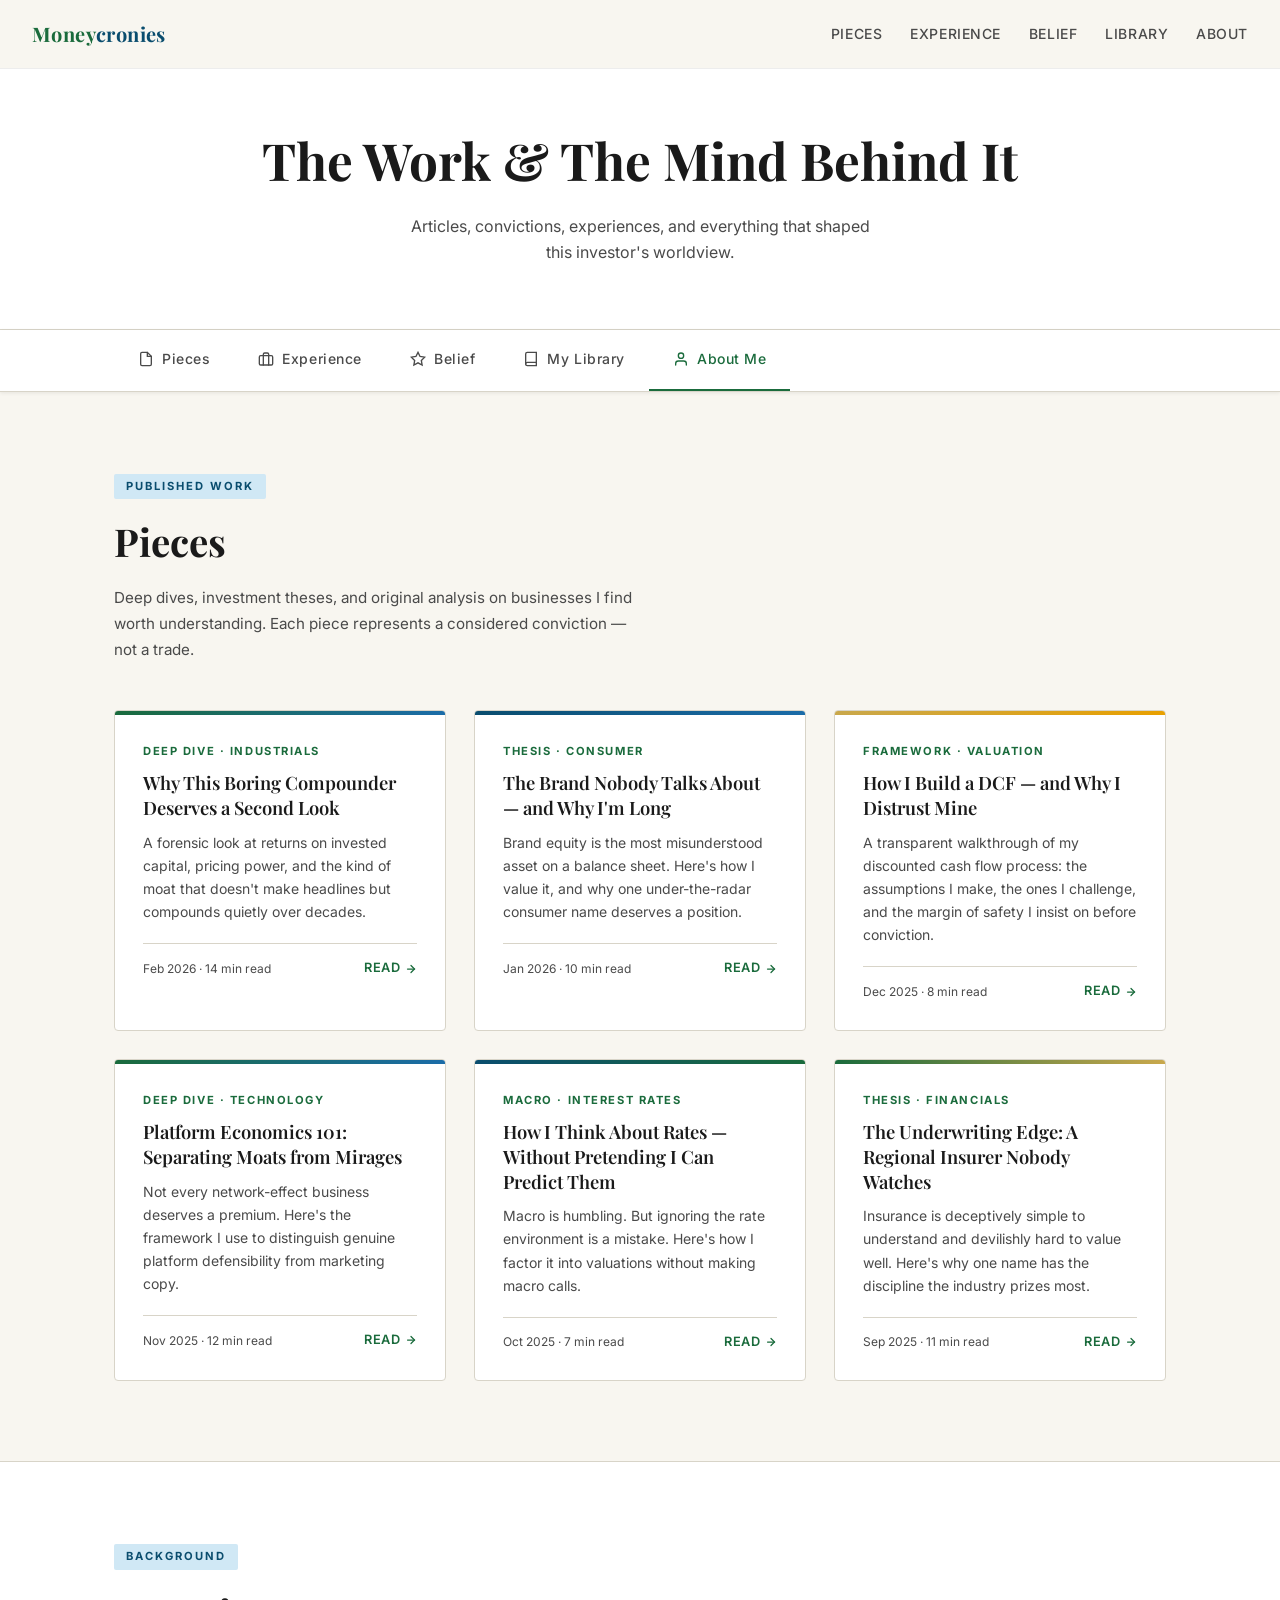
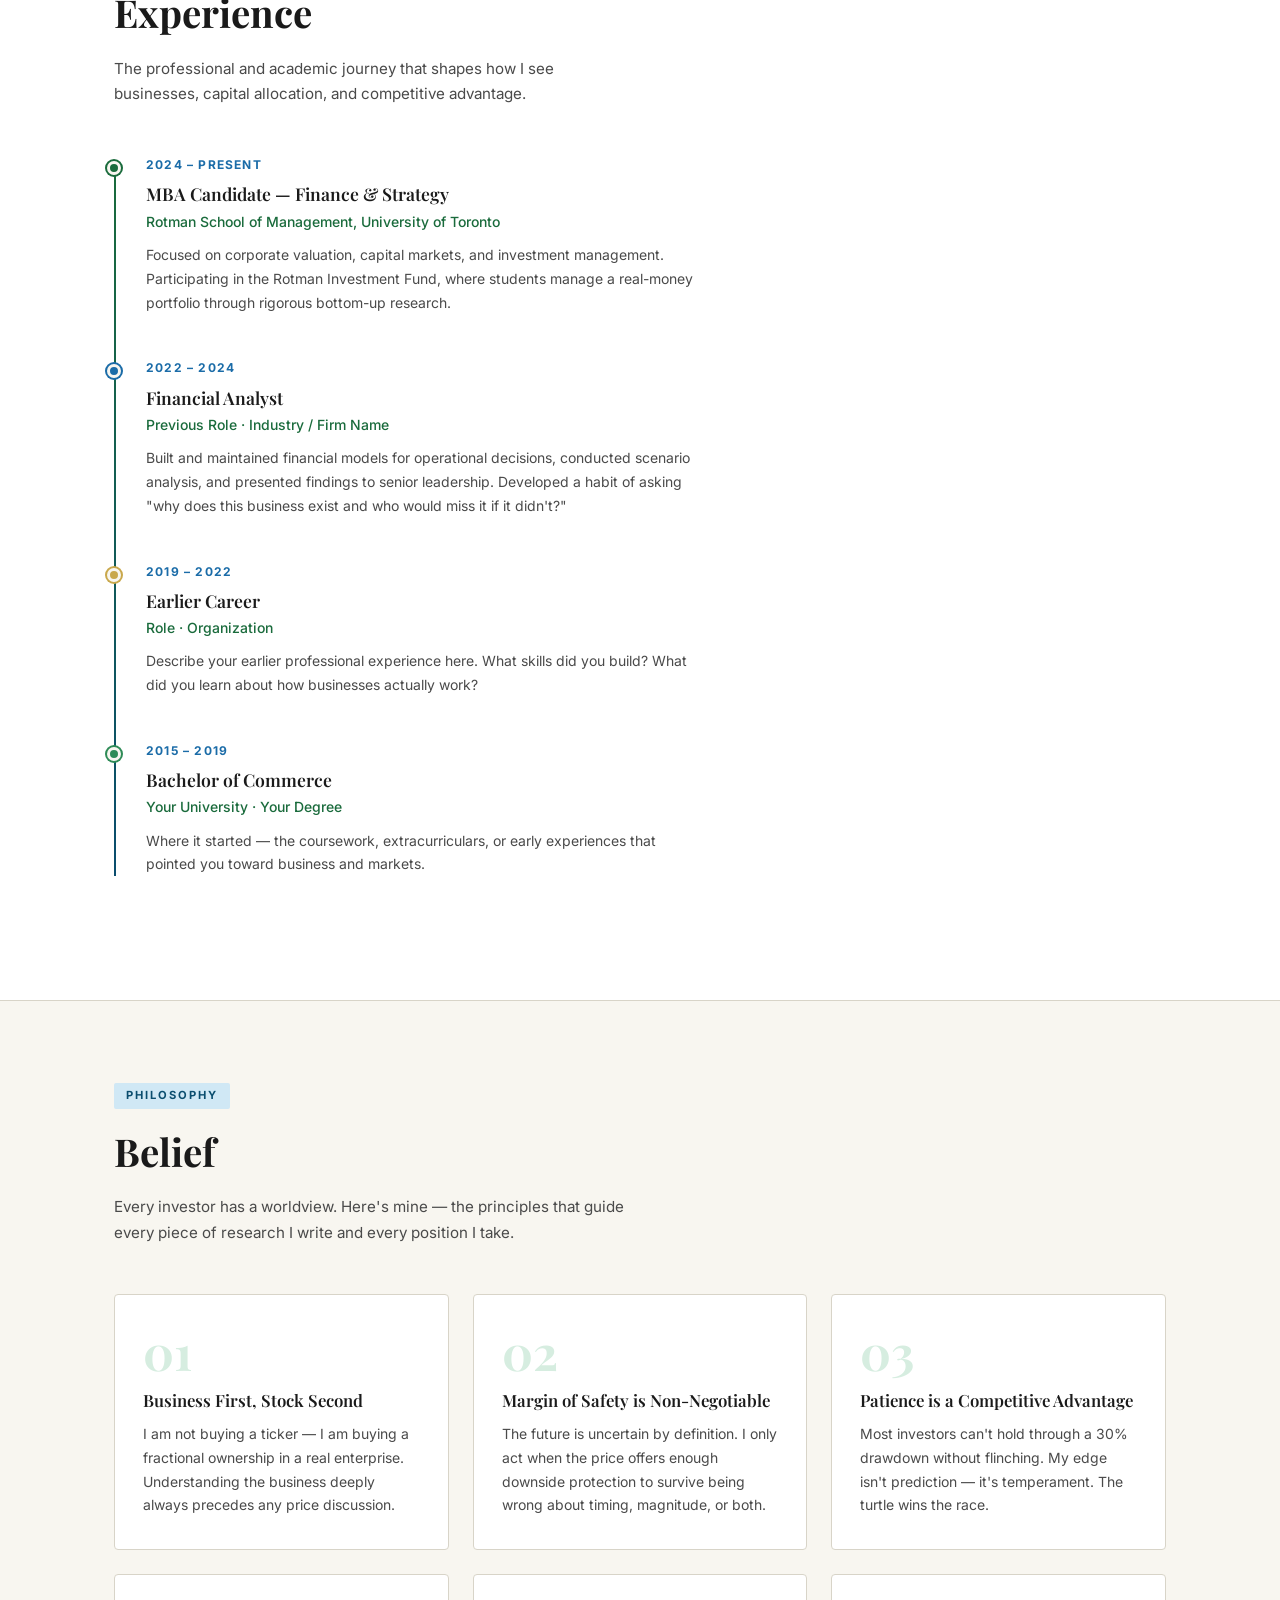
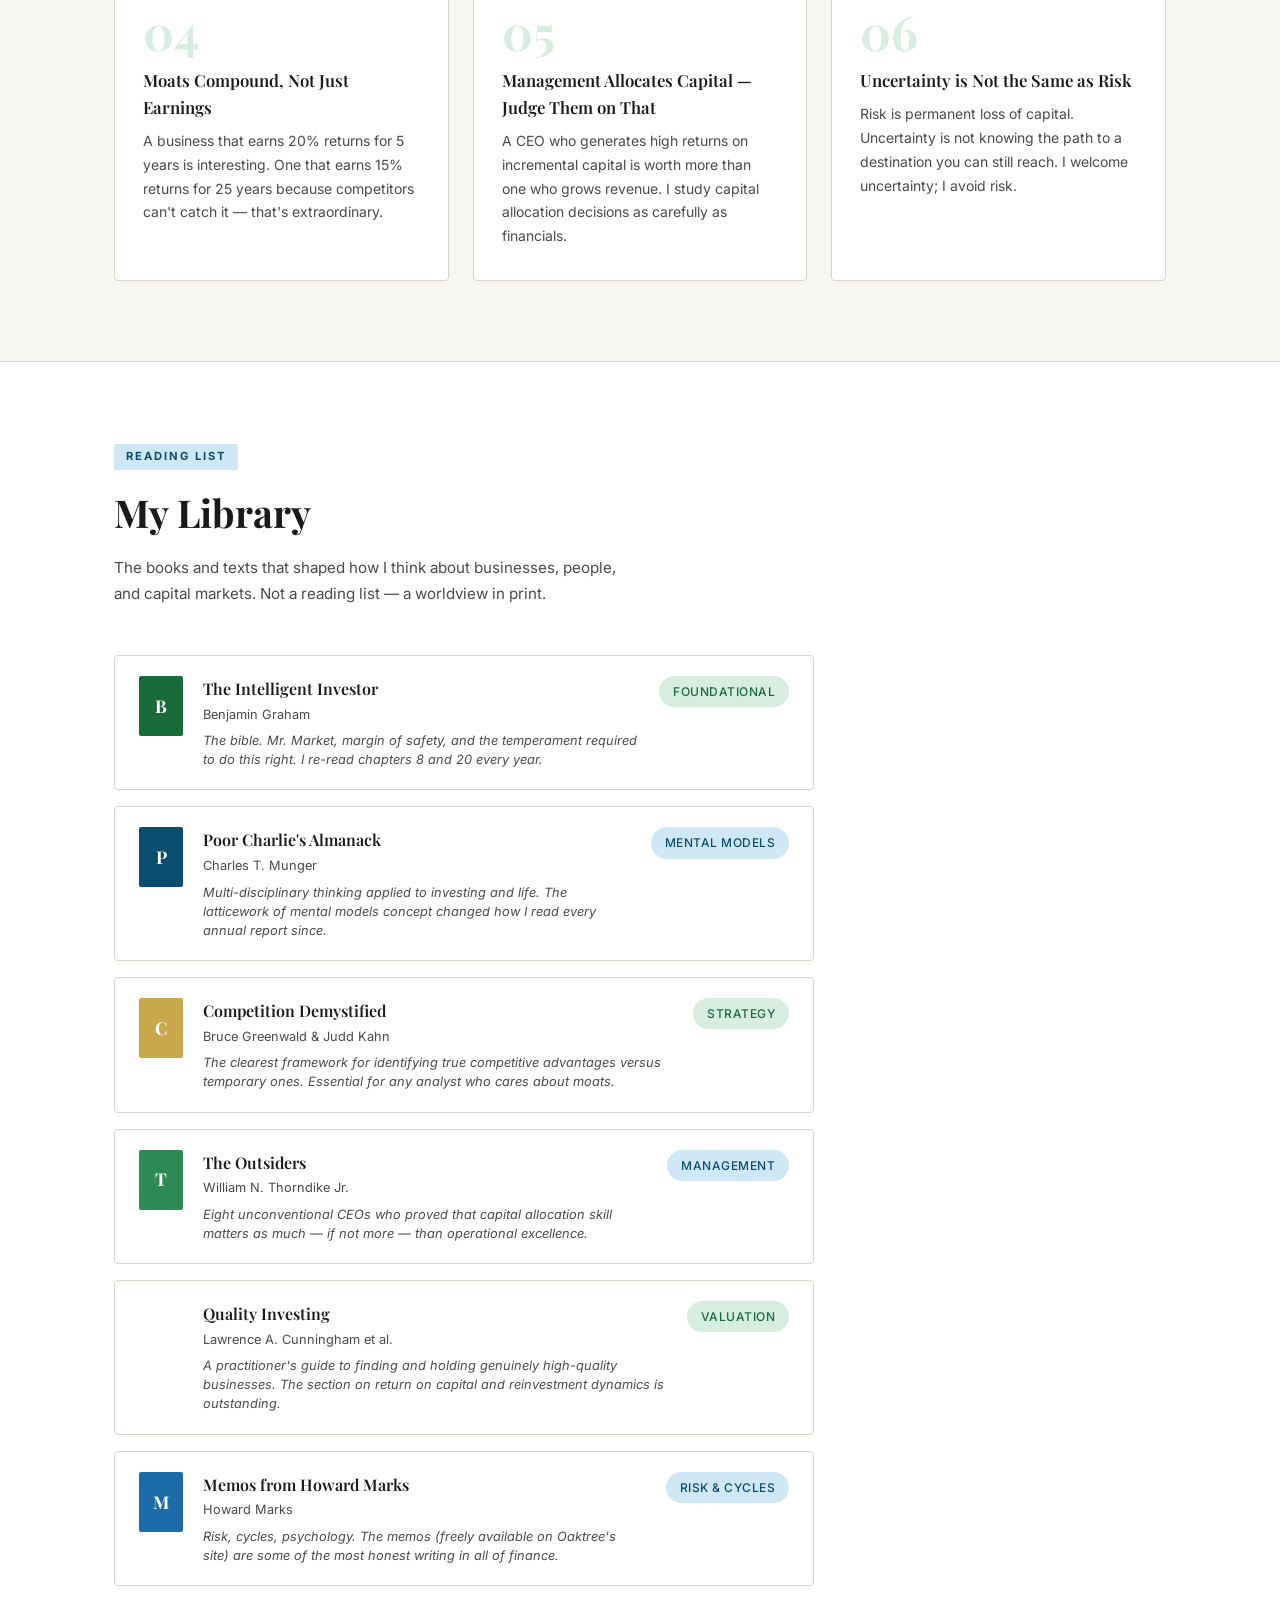
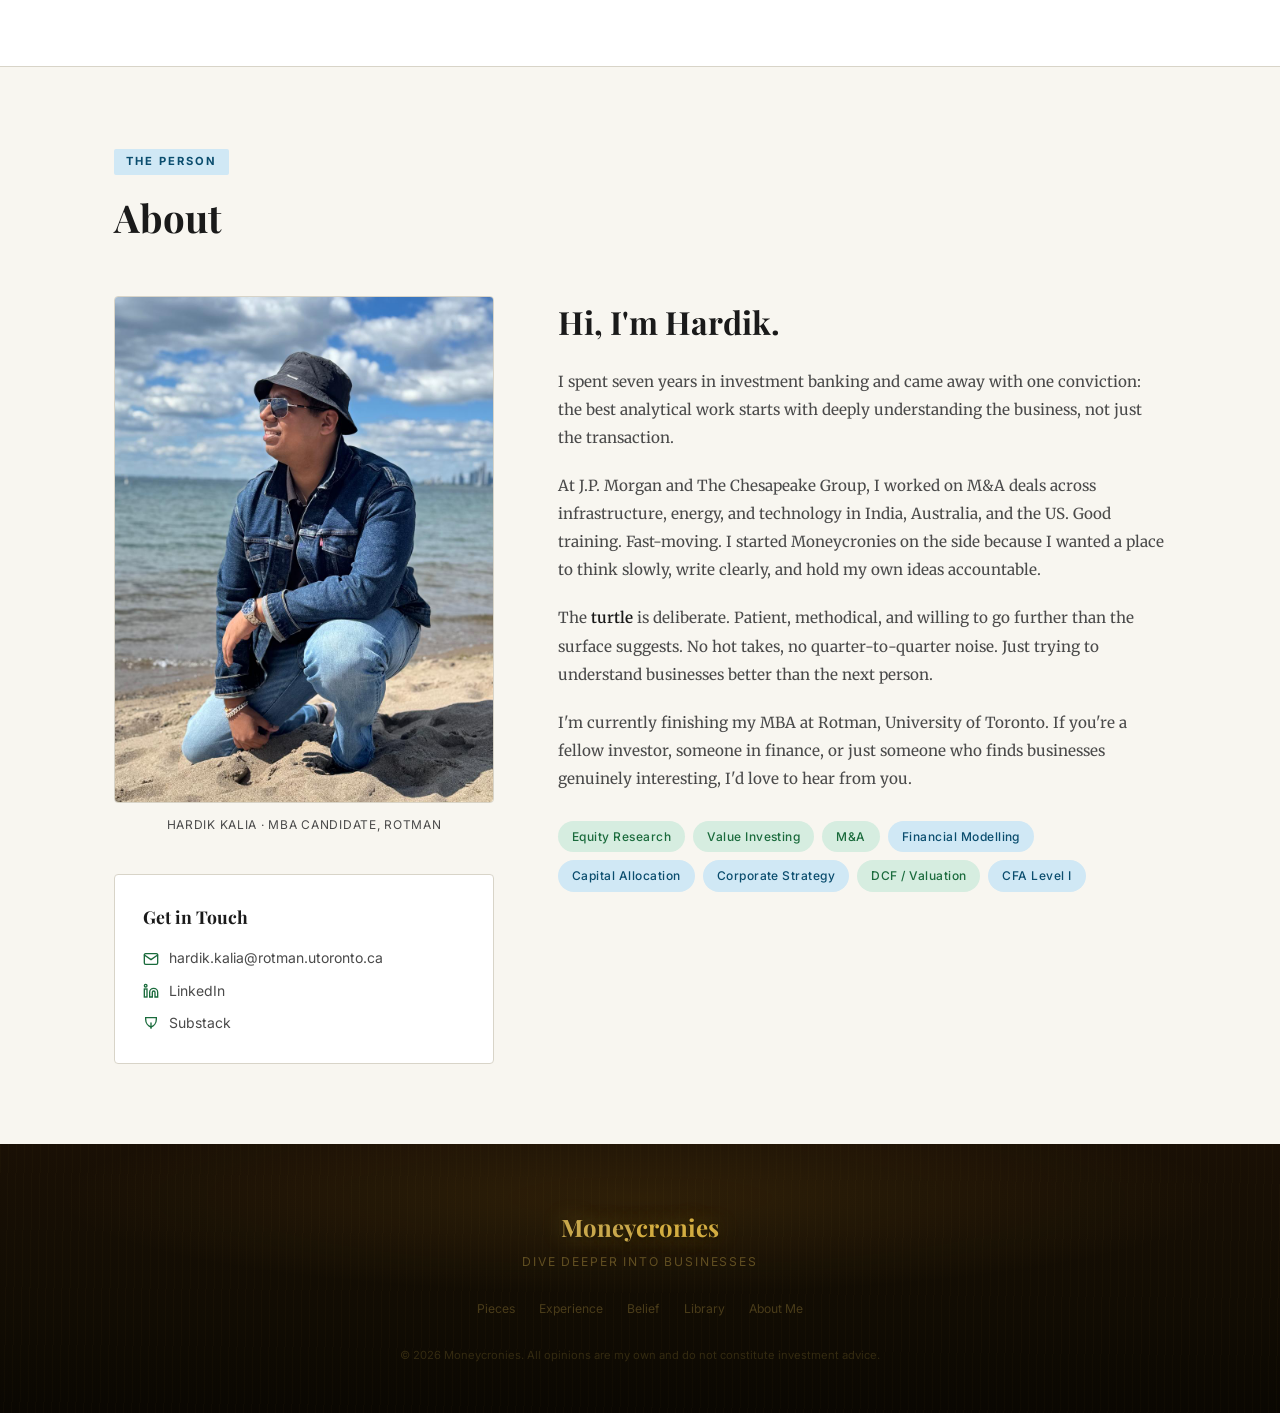
==== commit 2d8753f2: "feat: populate About section with real content (v22) Real photo (beach/Toronto), real bio copy, actu" ====
--- a/portfolio.html
+++ b/portfolio.html
@@ -482,7 +482,7 @@
       <div class="container">
         <div class="section-head reveal">
           <span class="section-badge">The Person</span>
-          <h2 class="section-title">About Me</h2>
+          <h2 class="section-title">About</h2>
         </div>
 
         <div class="about-grid">
@@ -490,35 +490,33 @@
           <!-- Portrait column -->
           <div class="about-portrait reveal">
             <div class="portrait-frame">
-              <!-- Replace with your actual photo:
-                   <img src="assets/your-photo.jpg" alt="Your Name" style="width:100%;height:100%;object-fit:cover;" />
-              -->
-              <span class="portrait-placeholder" aria-hidden="true">🐢</span>
-            </div>
-            <p class="portrait-caption">Your Name · MBA Candidate</p>
+              <img src="assets/hardik.jpg" alt="Hardik Kalia" style="width:100%;height:100%;object-fit:cover;" />
+            </div>
+            <p class="portrait-caption">Hardik Kalia · MBA Candidate, Rotman</p>
 
             <div class="contact-block">
               <h3>Get in Touch</h3>
               <div class="contact-links">
-                <a href="mailto:your@email.com" class="contact-link">
+                <a href="mailto:hardik.kalia@rotman.utoronto.ca" class="contact-link">
                   <svg viewBox="0 0 24 24" fill="none" stroke="currentColor" stroke-width="2" stroke-linecap="round">
                     <path d="M4 4h16c1.1 0 2 .9 2 2v12c0 1.1-.9 2-2 2H4c-1.1 0-2-.9-2-2V6c0-1.1.9-2 2-2z"/>
                     <polyline points="22,6 12,13 2,6"/>
                   </svg>
-                  your@email.com
+                  hardik.kalia@rotman.utoronto.ca
                 </a>
-                <a href="#" class="contact-link">
+                <a href="https://www.linkedin.com/in/hardik-kalia/" target="_blank" rel="noopener" class="contact-link">
                   <svg viewBox="0 0 24 24" fill="none" stroke="currentColor" stroke-width="2" stroke-linecap="round">
                     <path d="M16 8a6 6 0 0 1 6 6v7h-4v-7a2 2 0 0 0-2-2 2 2 0 0 0-2 2v7h-4v-7a6 6 0 0 1 6-6z"/>
                     <rect x="2" y="9" width="4" height="12"/><circle cx="4" cy="4" r="2"/>
                   </svg>
-                  LinkedIn Profile
+                  LinkedIn
                 </a>
-                <a href="#" class="contact-link">
+                <a href="https://moneycronies.substack.com" target="_blank" rel="noopener" class="contact-link">
                   <svg viewBox="0 0 24 24" fill="none" stroke="currentColor" stroke-width="2" stroke-linecap="round">
-                    <path d="M23 3a10.9 10.9 0 0 1-3.14 1.53 4.48 4.48 0 0 0-7.86 3v1A10.66 10.66 0 0 1 3 4s-4 9 5 13a11.64 11.64 0 0 1-7 2c9 5 20 0 20-11.5a4.5 4.5 0 0 0-.08-.83A7.72 7.72 0 0 0 23 3z"/>
-                  </svg>
-                  Twitter / X
+                    <path d="M4 4h16v2.5c0 5.523-3.582 10.26-8 11.5C7.582 16.76 4 12.023 4 6.5V4z"/>
+                    <line x1="12" y1="12" x2="12" y2="20"/>
+                  </svg>
+                  Substack
                 </a>
               </div>
             </div>
@@ -526,49 +524,41 @@
 
           <!-- Text column -->
           <div class="about-text reveal reveal-delay-1">
-            <h2>Hi, I'm [Your Name].</h2>
+            <h2>Hi, I'm Hardik.</h2>
 
             <p>
-              I'm an MBA student at Rotman (University of Toronto) with an obsession for understanding
-              how businesses create — and sometimes destroy — value. <strong>Moneycronies</strong> is my
-              attempt to put convictions in writing and hold myself accountable to the research
-              process I believe in.
+              I spent seven years in investment banking and came away with one conviction:
+              the best analytical work starts with deeply understanding the business, not just the transaction.
             </p>
 
             <p>
-              Before the MBA, I spent [X] years in [your industry/role], where I learned that
-              most of what appears complex in business is really quite simple at its core — and
-              most of what appears simple is deceptively hard to sustain.
+              At J.P. Morgan and The Chesapeake Group, I worked on M&A deals across infrastructure,
+              energy, and technology in India, Australia, and the US. Good training. Fast-moving.
+              I started Moneycronies on the side because I wanted a place to think slowly,
+              write clearly, and hold my own ideas accountable.
             </p>
 
             <p>
-              My investing style is influenced by the <strong>value tradition</strong>: Graham, Buffett, Munger,
-              and the generation of practitioners who proved that patient, research-intensive
-              investing can beat the market over long time horizons. I try to combine their
-              temperamental discipline with a genuine curiosity about industries and competitive dynamics.
+              The <strong>turtle</strong> is deliberate. Patient, methodical, and willing to go further
+              than the surface suggests. No hot takes, no quarter-to-quarter noise. Just trying
+              to understand businesses better than the next person.
             </p>
 
             <p>
-              The <strong>turtle</strong> is deliberate. The tortoise doesn't win the race because it's fast —
-              it wins because it doesn't stop. That's the philosophy here: slow, methodical,
-              patient research. No hot takes, no quarter-to-quarter noise. Just trying to understand
-              businesses better than the next person.
-            </p>
-
-            <p>
-              If you're a fellow investor, a recruiter in equity research, or just someone who
-              likes reading about businesses — I'd love to hear from you.
+              I'm currently finishing my MBA at Rotman, University of Toronto.
+              If you're a fellow investor, someone in finance, or just someone who finds
+              businesses genuinely interesting, I'd love to hear from you.
             </p>
 
             <div class="skills-chips">
               <span class="chip chip-green">Equity Research</span>
               <span class="chip chip-green">Value Investing</span>
+              <span class="chip chip-green">M&amp;A</span>
+              <span class="chip chip-blue">Financial Modelling</span>
+              <span class="chip chip-blue">Capital Allocation</span>
+              <span class="chip chip-blue">Corporate Strategy</span>
               <span class="chip chip-green">DCF / Valuation</span>
-              <span class="chip chip-blue">Corporate Strategy</span>
-              <span class="chip chip-blue">Competitive Analysis</span>
-              <span class="chip chip-blue">Capital Allocation</span>
-              <span class="chip chip-green">Financial Modeling</span>
-              <span class="chip chip-blue">MBA · Finance</span>
+              <span class="chip chip-blue">CFA Level I</span>
             </div>
           </div>
 
--- a/styles/main.css
+++ b/styles/main.css
@@ -60,7 +60,7 @@
    HERO PAGE  (index.html)
    ============================================================ */
 
-/* ── Nav ── */
+/* ── Nav — always cream, always-green logo ── */
 .site-nav {
   position: fixed;
   top: 0; left: 0; right: 0;
@@ -69,13 +69,13 @@
   display: flex;
   justify-content: space-between;
   align-items: center;
-  transition: background var(--transition), box-shadow var(--transition);
-}
-.site-nav.scrolled {
-  background: rgba(248, 246, 240, 0.96);
-  backdrop-filter: blur(8px);
-  box-shadow: var(--shadow-sm);
-}
+  background: rgba(248, 246, 240, 0.97);
+  backdrop-filter: blur(10px);
+  -webkit-backdrop-filter: blur(10px);
+  box-shadow: 0 1px 0 rgba(0,0,0,0.07);
+}
+
+/* Logo — always brand green */
 .nav-logo {
   font-family: var(--font-serif);
   font-size: 1.25rem;
@@ -84,6 +84,8 @@
   letter-spacing: 0.02em;
 }
 .nav-logo span { color: var(--blue-deep); }
+
+/* Nav links — always ink */
 .nav-links { display: flex; gap: 28px; list-style: none; }
 .nav-links a {
   font-size: 0.875rem;
@@ -95,96 +97,163 @@
 }
 .nav-links a:hover { color: var(--green); }
 
-/* ── Hero Stage ── */
-.hero-stage {
+/* Fixed wave bar — canvas-based organic ocean */
+.fixed-wave {
+  position: fixed;
+  top: 56px;
+  left: 0;
+  right: 0;
+  height: 160px;
+  z-index: 99;
+  overflow: hidden;
+  pointer-events: none;
+  /*
+    Cream at the very top covers the gap above wave crests.
+    Below that, fade fully to transparent so the ocean SVG behind
+    shows through — eliminating any visible seam at the bar's bottom edge.
+  */
+  background: linear-gradient(
+    to bottom,
+    var(--cream)             0px,
+    var(--cream)            22px,
+    rgba(21,101,168,0.85)   45%,
+    rgba(21,101,168,0.20)   80%,
+    transparent            100%
+  );
+}
+#waveCanvas {
+  position: absolute;
+  inset: 0;
+  width: 100%;
+  height: 100%;
+  display: block;
+}
+
+/* ══════════════════════════════════════════════════
+   HERO — Scroll-driven ocean dive
+   The wrapper is tall (280vh); the inner div is sticky
+   so the scene stays in the viewport while the user
+   scrolls, driving the turtle along an SVG path.
+══════════════════════════════════════════════════ */
+
+/* Tall scroll container — 500vh gives room for 4 depth panels */
+.hero-scroll-wrapper {
   position: relative;
-  min-height: 100vh;
-  display: flex;
-  flex-direction: column;
-  align-items: center;
-  justify-content: center;
+  height: 500vh;
+}
+
+/* Sticky viewport — ocean lives here */
+.hero-sticky {
+  position: sticky;
+  top: 0;
+  height: 100vh;
   overflow: hidden;
-  background: var(--cream);
-}
-
-/* Almanac grid overlay — parallax driven by --grid-offset CSS var */
-.hero-stage::before {
+}
+
+/* Smooth gradient vignettes — top and bottom of the ocean */
+.hero-sticky::before,
+.hero-sticky::after {
   content: '';
   position: absolute;
+  left: 0;
+  right: 0;
+  z-index: 6;          /* above ocean SVG, below depth panels (z-index 7+) */
+  pointer-events: none;
+}
+/* Top vignette — removed; nav is always cream, no scrim needed */
+.hero-sticky::before {
+  top: 0;
+  height: 112px; /* matches nav (60px) + wave bar (52px) */
+  background: transparent;
+}
+/* Bottom vignette — fades deep ocean into the dark seabed below */
+.hero-sticky::after {
+  bottom: 0;
+  height: 22vh;
+  background: linear-gradient(
+    to bottom,
+    transparent        0%,
+    rgba(2,18,34,0.25) 30%,
+    rgba(2,18,34,0.72) 60%,
+    rgba(2,18,34,0.95) 82%,
+    #021525            100%
+  );
+}
+
+/* Full-bleed ocean SVG */
+.ocean-scene {
+  position: absolute;
   inset: 0;
-  background-image:
-    linear-gradient(rgba(26,107,60,0.05) 1px, transparent 1px),
-    linear-gradient(90deg, rgba(26,107,60,0.05) 1px, transparent 1px);
-  background-size: 48px 48px;
-  background-position: 0 var(--grid-offset, 0);
-  pointer-events: none;
-  transition: background-position 0ms;
-}
-
-/* Wavy ocean bottom */
-.hero-stage::after {
-  content: '';
-  position: absolute;
-  bottom: -2px; left: 0; right: 0;
-  height: 120px;
-  background: url("data:image/svg+xml,%3Csvg xmlns='http://www.w3.org/2000/svg' viewBox='0 0 1440 120'%3E%3Cpath fill='%230A4D6E' fill-opacity='0.12' d='M0,60 C240,100 480,20 720,60 C960,100 1200,20 1440,60 L1440,120 L0,120 Z'/%3E%3Cpath fill='%231B6CA8' fill-opacity='0.08' d='M0,80 C360,40 720,100 1080,60 C1260,40 1350,80 1440,70 L1440,120 L0,120 Z'/%3E%3C/svg%3E") no-repeat bottom/cover;
-  pointer-events: none;
-}
-
+  width: 100%;
+  height: 100%;
+  display: block;
+}
+
+/* ── Hero text overlay ── */
 .hero-content {
-  position: relative;
-  z-index: 2;
+  position: absolute;
+  top: 54%;
+  left: 50%;
+  transform: translate(-50%, -50%);
+  z-index: 10;
   text-align: center;
-  max-width: 760px;
-  padding: 0 24px;
+  max-width: 680px;
+  width: calc(100% - 48px);
+  padding: 40px 48px;
+  /* Solid card floating in the ocean */
+  background: rgba(248, 246, 240, 0.96);
+  backdrop-filter: blur(8px);
+  -webkit-backdrop-filter: blur(8px);
+  border: 1px solid rgba(255, 255, 255, 0.70);
+  border-radius: 6px;
+  box-shadow: 0 8px 40px rgba(4, 30, 48, 0.25);
+  will-change: opacity, transform;
 }
 
 .hero-eyebrow {
   display: inline-block;
-  font-size: 0.75rem;
+  font-size: 0.72rem;
   font-weight: 600;
   letter-spacing: 0.2em;
   text-transform: uppercase;
   color: var(--green);
-  margin-bottom: 20px;
-  padding: 6px 16px;
+  margin-bottom: 18px;
+  padding: 5px 14px;
   border: 1px solid var(--green);
   border-radius: 20px;
 }
 
 .hero-title {
   font-family: var(--font-serif);
-  font-size: clamp(2.8rem, 6vw, 5rem);
+  font-size: clamp(2.4rem, 5.5vw, 4.4rem);
   font-weight: 700;
   line-height: 1.12;
   color: var(--ink);
-  margin-bottom: 28px;
-}
-.hero-title em {
-  font-style: italic;
-  color: var(--blue-deep);
-}
+  margin-bottom: 24px;
+}
+.hero-title em    { font-style: italic; color: var(--blue-deep); }
 .hero-title .accent { color: var(--green); }
 
 .hero-sub {
   font-family: var(--font-read);
-  font-size: 1.1rem;
+  font-size: 1rem;
   font-weight: 300;
   line-height: 1.75;
   color: var(--ink-light);
-  max-width: 540px;
-  margin: 0 auto 44px;
-}
-
+  max-width: 500px;
+  margin: 0 auto 36px;
+}
+
+/* ── CTA button ── */
 .btn-primary {
   display: inline-flex;
   align-items: center;
   gap: 10px;
-  padding: 16px 36px;
+  padding: 15px 34px;
   background: var(--green);
   color: var(--white);
   font-family: var(--font-body);
-  font-size: 0.9rem;
+  font-size: 0.875rem;
   font-weight: 600;
   letter-spacing: 0.06em;
   text-transform: uppercase;
@@ -202,140 +271,373 @@
 .btn-primary svg { transition: transform 0.3s; }
 .btn-primary:hover svg { transform: translateY(3px); }
 
-/* ── Turtle Scene ── */
-.turtle-scene {
-  position: absolute;
-  inset: 0;
-  pointer-events: none;
-  z-index: 1;
-}
-
-/* The turtle SVG container — JS drives its position */
-.turtle-wrapper {
-  position: absolute;
-  width: 160px;
-  height: 160px;
-  transform-origin: center;
-  will-change: transform;
-  left: 50%;
-  top: 20%;
-  transform: translateX(-50%);
-  filter: drop-shadow(0 8px 24px rgba(10,77,110,0.25));
-}
-
-/* Ripple rings around the turtle */
-.ripple {
-  position: absolute;
-  border-radius: 50%;
-  border: 2px solid rgba(26,107,60,0.2);
-  animation: ripple-out 3s ease-out infinite;
-  left: 50%; top: 50%;
-  transform: translate(-50%, -50%);
-}
-.ripple:nth-child(2) { animation-delay: 1s; }
-.ripple:nth-child(3) { animation-delay: 2s; }
-
-@keyframes ripple-out {
-  0%   { width: 60px; height: 60px; opacity: 0.6; }
-  100% { width: 300px; height: 300px; opacity: 0; }
-}
-
-/* Bubbles rising from turtle */
-.bubble {
-  position: absolute;
-  border-radius: 50%;
-  background: rgba(27,108,168,0.15);
-  border: 1px solid rgba(27,108,168,0.25);
-  animation: bubble-rise 4s ease-in infinite;
-  pointer-events: none;
-}
-@keyframes bubble-rise {
-  0%   { transform: translateY(0) scale(1); opacity: 0.8; }
-  100% { transform: translateY(-220px) scale(1.4); opacity: 0; }
-}
-
-/* Scroll indicator */
+/* ── Scroll prompt ── */
 .scroll-cue {
   position: absolute;
-  bottom: 32px;
+  bottom: 28px;
   left: 50%;
   transform: translateX(-50%);
-  z-index: 3;
+  z-index: 10;
   display: flex;
   flex-direction: column;
   align-items: center;
   gap: 6px;
-  color: var(--ink-light);
-  font-size: 0.7rem;
-  letter-spacing: 0.15em;
-  text-transform: uppercase;
-  opacity: 0.7;
+  color: rgba(255,255,255,0.7);
+  font-size: 0.68rem;
+  letter-spacing: 0.18em;
+  text-transform: uppercase;
   animation: bob 2s ease-in-out infinite;
+  will-change: opacity;
 }
 .scroll-cue svg { width: 20px; height: 20px; }
+
 @keyframes bob {
   0%, 100% { transform: translateX(-50%) translateY(0); }
-  50%       { transform: translateX(-50%) translateY(6px); }
-}
-
-/* ── Stats bar below hero ── */
+  50%       { transform: translateX(-50%) translateY(7px); }
+}
+
+/* ── Turtle trail bubbles (CSS animation, SVG-local coords) ── */
+.tb {
+  animation: trail-float 2.4s ease-out infinite;
+  transform-box: fill-box;
+  transform-origin: center;
+}
+.tb:nth-child(1) { animation-delay: 0s;    animation-duration: 2.2s; }
+.tb:nth-child(2) { animation-delay: 0.55s; animation-duration: 2.8s; }
+.tb:nth-child(3) { animation-delay: 1.1s;  animation-duration: 2.4s; }
+.tb:nth-child(4) { animation-delay: 1.65s; animation-duration: 3s;   }
+
+@keyframes trail-float {
+  0%   { transform: translateY(0)    scale(1);   opacity: 0.75; }
+  60%  { transform: translateY(-20px) scale(1.1); opacity: 0.4;  }
+  100% { transform: translateY(-38px) scale(0.7); opacity: 0;    }
+}
+
+/* ══════════════════════════════════════════════════
+   DEPTH CONTENT PANELS
+   Positioned absolutely inside .hero-sticky.
+   Revealed progressively via JS-added .visible class.
+══════════════════════════════════════════════════ */
+.depth-panel {
+  position: absolute;
+  /* Horizontally centred — JS applies translateX/Y offset to slide in/out */
+  left: 50%;
+  top: 52%;
+  width: 490px;
+  max-width: calc(100vw - 48px);
+  padding: 32px 38px;
+  /* Dark ocean glass */
+  background: rgba(2, 18, 34, 0.82);
+  backdrop-filter: blur(20px);
+  -webkit-backdrop-filter: blur(20px);
+  border: 1px solid rgba(255, 255, 255, 0.12);
+  border-radius: 2px;
+  border-left: 2px solid rgba(27, 108, 168, 0.60);
+  color: rgba(255, 255, 255, 0.88);
+  z-index: 8;
+  /* JS drives opacity and transform — no CSS transition */
+  opacity: 0;
+  transform: translateX(-50%) translateY(-50%);
+  pointer-events: none;
+  will-change: transform, opacity;
+}
+
+/* Centre panel — top border instead of left */
+.dp-centre {
+  border-left: none;
+  border-top: 2px solid rgba(27, 108, 168, 0.60);
+  text-align: center;
+  width: 530px;
+  max-width: calc(100vw - 40px);
+}
+
+/* Depth tag — e.g. "30 m · The Framework" */
+.dp-depth-tag {
+  font-family: var(--font-body);
+  font-size: 0.62rem;
+  font-weight: 700;
+  letter-spacing: 0.22em;
+  text-transform: uppercase;
+  color: rgba(107, 191, 216, 0.85);
+  margin-bottom: 14px;
+}
+
+/* Panel headings */
+.dp-title {
+  font-family: var(--font-serif);
+  font-size: 1.18rem;
+  font-weight: 600;
+  line-height: 1.35;
+  color: rgba(255, 255, 255, 0.95);
+  margin-bottom: 16px;
+}
+
+/* Numbered list (framework) */
+.dp-list {
+  padding-left: 20px;
+  margin-bottom: 16px;
+}
+.dp-list li {
+  font-family: var(--font-read);
+  font-size: 0.88rem;
+  font-weight: 300;
+  line-height: 1.7;
+  color: rgba(255, 255, 255, 0.75);
+  margin-bottom: 8px;
+}
+.dp-list li::marker { color: rgba(107, 191, 216, 0.7); }
+
+/* Excerpt paragraph */
+.dp-excerpt {
+  font-family: var(--font-read);
+  font-size: 0.88rem;
+  font-weight: 300;
+  line-height: 1.75;
+  color: rgba(255, 255, 255, 0.70);
+  margin-bottom: 20px;
+}
+
+/* Small note / body text */
+.dp-note {
+  font-family: var(--font-read);
+  font-size: 0.84rem;
+  font-weight: 300;
+  line-height: 1.75;
+  color: rgba(255, 255, 255, 0.62);
+  margin-top: 12px;
+}
+
+/* Quote block inside panel */
+.dp-quote {
+  font-family: var(--font-serif);
+  font-size: 1.05rem;
+  font-style: italic;
+  line-height: 1.6;
+  color: rgba(255, 255, 255, 0.90);
+  border-left: none;
+  padding: 0;
+  margin-bottom: 16px;
+}
+.dp-quote cite {
+  display: block;
+  font-family: var(--font-body);
+  font-style: normal;
+  font-size: 0.68rem;
+  font-weight: 600;
+  letter-spacing: 0.14em;
+  text-transform: uppercase;
+  color: rgba(107, 191, 216, 0.7);
+  margin-top: 8px;
+}
+
+/* Inline text link */
+.dp-link {
+  display: inline-flex;
+  align-items: center;
+  gap: 6px;
+  font-family: var(--font-body);
+  font-size: 0.72rem;
+  font-weight: 600;
+  letter-spacing: 0.1em;
+  text-transform: uppercase;
+  color: rgba(107, 191, 216, 0.9);
+  transition: color 0.2s, gap 0.2s;
+}
+.dp-link:hover { color: white; gap: 10px; }
+
+/* CTA button inside centre panel */
+.dp-cta-btn {
+  display: inline-flex;
+  align-items: center;
+  gap: 10px;
+  margin-top: 20px;
+  padding: 12px 28px;
+  background: var(--green);
+  color: white;
+  font-family: var(--font-body);
+  font-size: 0.8rem;
+  font-weight: 600;
+  letter-spacing: 0.08em;
+  text-transform: uppercase;
+  border: 1px solid var(--green);
+  border-radius: var(--radius);
+  transition: background 0.25s, transform 0.2s;
+}
+.dp-cta-btn:hover { background: transparent; border-color: var(--green-light); transform: translateY(-2px); }
+
+/* ══════════════════════════════════════════════════
+   DEPTH METER (right edge of hero)
+   A thin vertical gauge that fills as user scrolls.
+══════════════════════════════════════════════════ */
+.depth-meter {
+  position: absolute;
+  right: 22px;
+  top: 50%;
+  transform: translateY(-50%);
+  height: 60vh;
+  z-index: 8;
+  display: flex;
+  align-items: flex-start;
+}
+.dm-track {
+  width: 2px;
+  height: 100%;
+  background: rgba(255, 255, 255, 0.12);
+  border-radius: 1px;
+  position: relative;
+  overflow: hidden;
+}
+.dm-fill {
+  position: absolute;
+  top: 0; left: 0; right: 0;
+  height: 0%;
+  background: linear-gradient(to bottom, rgba(107,191,216,0.8), rgba(27,108,168,0.5));
+  border-radius: 1px;
+  transition: height 0.1s linear;
+}
+.dm-labels {
+  position: absolute;
+  left: 10px;
+  top: 0; bottom: 0;
+  width: 52px;
+}
+.dm-label {
+  position: absolute;
+  font-family: var(--font-body);
+  font-size: 0.58rem;
+  font-weight: 600;
+  letter-spacing: 0.1em;
+  text-transform: uppercase;
+  color: rgba(255, 255, 255, 0.38);
+  white-space: nowrap;
+  transform: translateY(-50%);
+}
+.dm-dot {
+  position: absolute;
+  right: 26px;
+  top: 50%;
+  width: 7px;
+  height: 7px;
+  border-radius: 50%;
+  background: rgba(107, 191, 216, 0.9);
+  transform: translateX(50%) translateY(-50%);
+  box-shadow: 0 0 8px rgba(107, 191, 216, 0.6);
+  transition: top 0.12s linear;
+}
+.dm-depth-readout {
+  position: absolute;
+  right: 30px;
+  top: calc(50% + 14px);
+  font-family: var(--font-body);
+  font-size: 0.6rem;
+  font-weight: 700;
+  letter-spacing: 0.1em;
+  color: rgba(107, 191, 216, 0.7);
+  white-space: nowrap;
+  transition: top 0.12s linear;
+}
+
+/* ── Stats bar — ocean floor treasure chest ── */
 .stats-bar {
   display: flex;
   justify-content: center;
   gap: 0;
-  background: var(--white);
-  border-top: 1px solid var(--border);
-  border-bottom: 1px solid var(--border);
+  position: relative;
+  background: linear-gradient(to bottom, #021525 0%, #041c35 100%);
+  border-bottom: none;
   overflow: hidden;
+}
+/* Glinting mineral seam at the top — like a vein of gold on the seabed */
+.stats-bar::before {
+  content: '';
+  position: absolute;
+  top: 0; left: 0; right: 0;
+  height: 1px;
+  background: linear-gradient(
+    to right,
+    transparent          0%,
+    rgba(201,168,76,0.5) 18%,
+    rgba(248,246,240,0.6) 50%,
+    rgba(201,168,76,0.5) 82%,
+    transparent          100%
+  );
 }
 .stat-item {
   flex: 1;
   max-width: 220px;
-  padding: 28px 24px;
+  padding: 32px 24px;
   text-align: center;
-  border-right: 1px solid var(--border);
+  border-right: 1px solid rgba(255,255,255,0.07);
   transition: background var(--transition);
 }
 .stat-item:last-child { border-right: none; }
-.stat-item:hover { background: var(--green-muted); }
+.stat-item:hover { background: rgba(201,168,76,0.06); }
+/* Gold treasure numbers — glinting in the deep */
 .stat-num {
   font-family: var(--font-serif);
-  font-size: 2rem;
-  font-weight: 700;
-  color: var(--green);
+  font-size: 2.1rem;
+  font-weight: 700;
+  color: var(--gold);
+  text-shadow: 0 0 28px rgba(201,168,76,0.40);
   display: block;
 }
 .stat-label {
-  font-size: 0.75rem;
-  letter-spacing: 0.1em;
-  text-transform: uppercase;
-  color: var(--ink-light);
-  margin-top: 4px;
-}
-
-/* ── Teaser quote ── */
+  font-size: 0.72rem;
+  letter-spacing: 0.12em;
+  text-transform: uppercase;
+  color: rgba(248,246,240,0.46);
+  margin-top: 6px;
+}
+
+/* ── Teaser quote — inscription found at the ocean floor ── */
 .teaser-quote {
-  padding: 80px 24px;
+  padding: 88px 24px 96px;
   text-align: center;
   position: relative;
+  background: linear-gradient(
+    to bottom,
+    #041c35  0%,
+    #062d52 30%,
+    #062d52 60%,
+    #0d1408 78%,   /* deep forest floor — sediment and silt */
+    #150f04 92%,   /* warm dark wood — chest begins */
+    #1a1005 100%   /* exactly matches footer top — seamless join */
+  );
+  overflow: hidden;
+}
+/* Soft bioluminescent halo around the quote */
+.teaser-quote::before {
+  content: '';
+  position: absolute;
+  top: 50%; left: 50%;
+  transform: translate(-50%, -50%);
+  width: 60%; height: 70%;
+  background: radial-gradient(
+    ellipse at center,
+    rgba(27,108,168,0.14) 0%,
+    transparent 68%
+  );
+  pointer-events: none;
 }
 .teaser-quote blockquote {
   font-family: var(--font-serif);
   font-size: clamp(1.3rem, 3vw, 2rem);
   font-style: italic;
-  color: var(--ink);
+  color: rgba(248,246,240,0.88);
   max-width: 760px;
   margin: 0 auto;
-  line-height: 1.5;
+  line-height: 1.58;
+  position: relative;   /* above the ::before glow */
+  z-index: 1;
 }
 .teaser-quote cite {
   display: block;
-  margin-top: 16px;
+  margin-top: 22px;
   font-family: var(--font-body);
-  font-size: 0.85rem;
+  font-size: 0.80rem;
   font-style: normal;
-  color: var(--green);
-  letter-spacing: 0.08em;
+  color: var(--gold);
+  letter-spacing: 0.12em;
   text-transform: uppercase;
 }
 .quote-mark {
@@ -343,7 +645,7 @@
   font-size: 6rem;
   line-height: 0;
   vertical-align: -0.4em;
-  color: var(--green-muted);
+  color: rgba(201,168,76,0.18);
   display: inline;
 }
 
@@ -454,7 +756,8 @@
   border-radius: var(--radius);
   overflow: hidden;
   transition: transform var(--transition), box-shadow var(--transition);
-  cursor: pointer;
+  /* Turtle cursor on hover over article cards */
+  cursor: url("data:image/svg+xml,%3Csvg xmlns='http://www.w3.org/2000/svg' width='28' height='28' viewBox='0 0 28 28'%3E%3Cellipse cx='13' cy='14' rx='8' ry='5' fill='%231A6B3C'/%3E%3Cellipse cx='21' cy='14' rx='3' ry='2.5' fill='%23254f34'/%3E%3Ccircle cx='22' cy='13' r='.9' fill='white' opacity='.7'/%3E%3Cpath d='M12,9 C9,5 5,6 7,9Z' fill='%231c4c2e'/%3E%3Cpath d='M12,19 C9,23 5,22 7,19Z' fill='%231c4c2e'/%3E%3Cpath d='M7,12 C3,11 3,15 6,14Z' fill='%231c4c2e'/%3E%3Cpath d='M7,16 C3,15 3,19 6,18Z' fill='%231c4c2e'/%3E%3C/svg%3E") 14 14, pointer;
 }
 .article-card:hover {
   transform: translateY(-4px);
@@ -723,31 +1026,105 @@
 .contact-link:hover { color: var(--green); }
 .contact-link svg { width: 16px; height: 16px; flex-shrink: 0; color: var(--green); }
 
-/* ── Footer ── */
+/* ── Footer — sunken treasure chest ── */
 .site-footer {
-  padding: 48px 24px;
-  background: var(--ink);
-  color: rgba(255,255,255,0.5);
+  padding: 64px 24px 48px;
+  position: relative;
   text-align: center;
-}
+  overflow: hidden;
+  /* Warm dark wood: honey-amber undertones, not cold black */
+  background:
+    /* Central glow — warm light emanating from the gold treasure */
+    radial-gradient(ellipse 70% 55% at 50% 20%, rgba(201,140,30,0.13) 0%, transparent 65%),
+    /* Subtle wood-grain texture lines */
+    repeating-linear-gradient(
+      91deg,
+      rgba(201,150,50,0.025) 0px, rgba(201,150,50,0.025) 1px,
+      transparent 1px, transparent 8px
+    ),
+    /* Main wood gradient — rich dark brown, not flat black */
+    linear-gradient(to bottom, #1a1005 0%, #150e04 35%, #110c03 65%, #0a0702 100%);
+  color: rgba(201,168,76,0.40);
+}
+
+/* ── Chest band — the horizontal metal reinforcement strip ── */
+.chest-band {
+  position: absolute;
+  top: 0; left: 0; right: 0;
+  height: 16px;
+  display: flex;
+  align-items: center;
+  justify-content: center;
+  gap: 0;
+  /* The strip itself: dark metal with a bright centre highlight */
+  background: linear-gradient(
+    to bottom,
+    rgba(201,168,76,0.22) 0%,
+    rgba(201,168,76,0.10) 60%,
+    transparent 100%
+  );
+  border-top: 2px solid rgba(220,185,85,0.75);
+  box-shadow: 0 2px 10px rgba(201,168,76,0.20);
+}
+
+/* Rivets — round bolts on the band */
+.chest-rivet {
+  display: block;
+  width: 10px; height: 10px;
+  border-radius: 50%;
+  background: radial-gradient(circle at 35% 32%, rgba(255,225,100,0.95), rgba(190,145,45,0.85) 55%, rgba(120,88,20,0.7));
+  box-shadow: 0 0 6px rgba(201,168,76,0.55), inset 0 1px 2px rgba(255,255,255,0.40);
+  margin: 0 120px;
+}
+
+/* Centre lock — the keyhole boss */
+.chest-lock {
+  display: block;
+  position: absolute;
+  left: 50%; top: 50%;
+  transform: translate(-50%, -50%);
+  width: 22px; height: 22px;
+  border-radius: 50%;
+  background: radial-gradient(circle at 36% 30%, rgba(255,230,110,1), rgba(200,155,50,0.90) 50%, rgba(140,100,20,0.80));
+  box-shadow:
+    0 0 14px rgba(201,168,76,0.65),
+    0 0 5px  rgba(255,215,80,0.40),
+    inset 0 2px 3px rgba(255,255,255,0.50);
+}
+/* Keyhole slot on the lock */
+.chest-lock::after {
+  content: '';
+  position: absolute;
+  top: 50%; left: 50%;
+  transform: translate(-50%, -30%);
+  width: 5px; height: 8px;
+  background: rgba(80,50,8,0.75);
+  border-radius: 3px 3px 0 0;
+  box-shadow: 0 4px 0 rgba(80,50,8,0.75);
+}
+
 .footer-logo {
   font-family: var(--font-serif);
-  font-size: 1.4rem;
-  font-weight: 700;
-  color: var(--white);
-  margin-bottom: 8px;
-}
-.footer-logo span { color: var(--green-light); }
+  font-size: 1.5rem;
+  font-weight: 700;
+  color: var(--gold);
+  text-shadow: 0 0 22px rgba(201,168,76,0.45), 0 2px 4px rgba(0,0,0,0.60);
+  margin-bottom: 6px;
+}
+.footer-logo span { color: rgba(255,210,80,0.80); }
+
 .footer-tagline {
-  font-size: 0.8rem;
-  letter-spacing: 0.1em;
-  text-transform: uppercase;
-  margin-bottom: 24px;
-}
+  font-size: 0.76rem;
+  letter-spacing: 0.15em;
+  text-transform: uppercase;
+  color: rgba(201,168,76,0.40);
+  margin-bottom: 28px;
+}
+
 .footer-nav { display: flex; justify-content: center; gap: 24px; flex-wrap: wrap; margin-bottom: 28px; }
-.footer-nav a { font-size: 0.8rem; color: rgba(255,255,255,0.5); transition: color var(--transition); }
-.footer-nav a:hover { color: var(--white); }
-.footer-copy { font-size: 0.75rem; }
+.footer-nav a { font-size: 0.76rem; color: rgba(201,168,76,0.30); transition: color var(--transition); }
+.footer-nav a:hover { color: var(--gold); }
+.footer-copy { font-size: 0.70rem; color: rgba(201,168,76,0.20); }
 
 /* ============================================================
    ANIMATIONS & TRANSITIONS
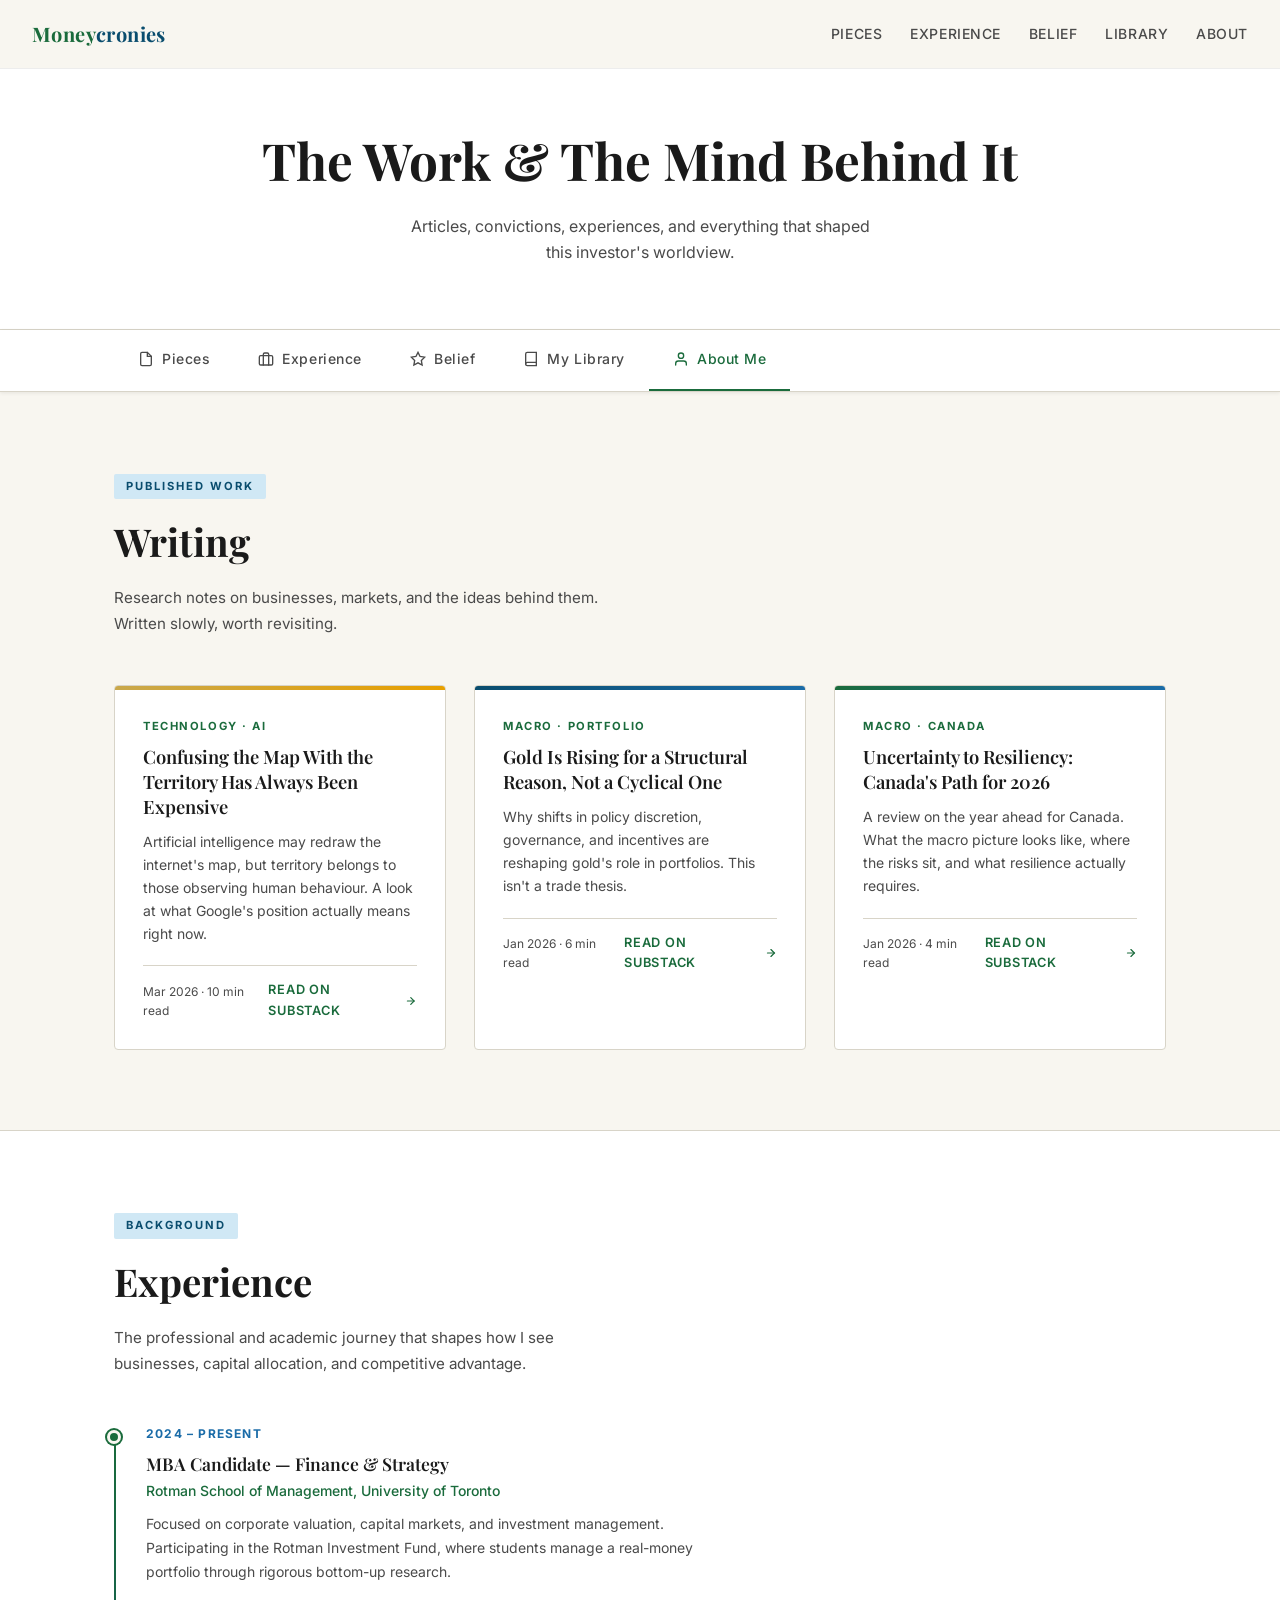
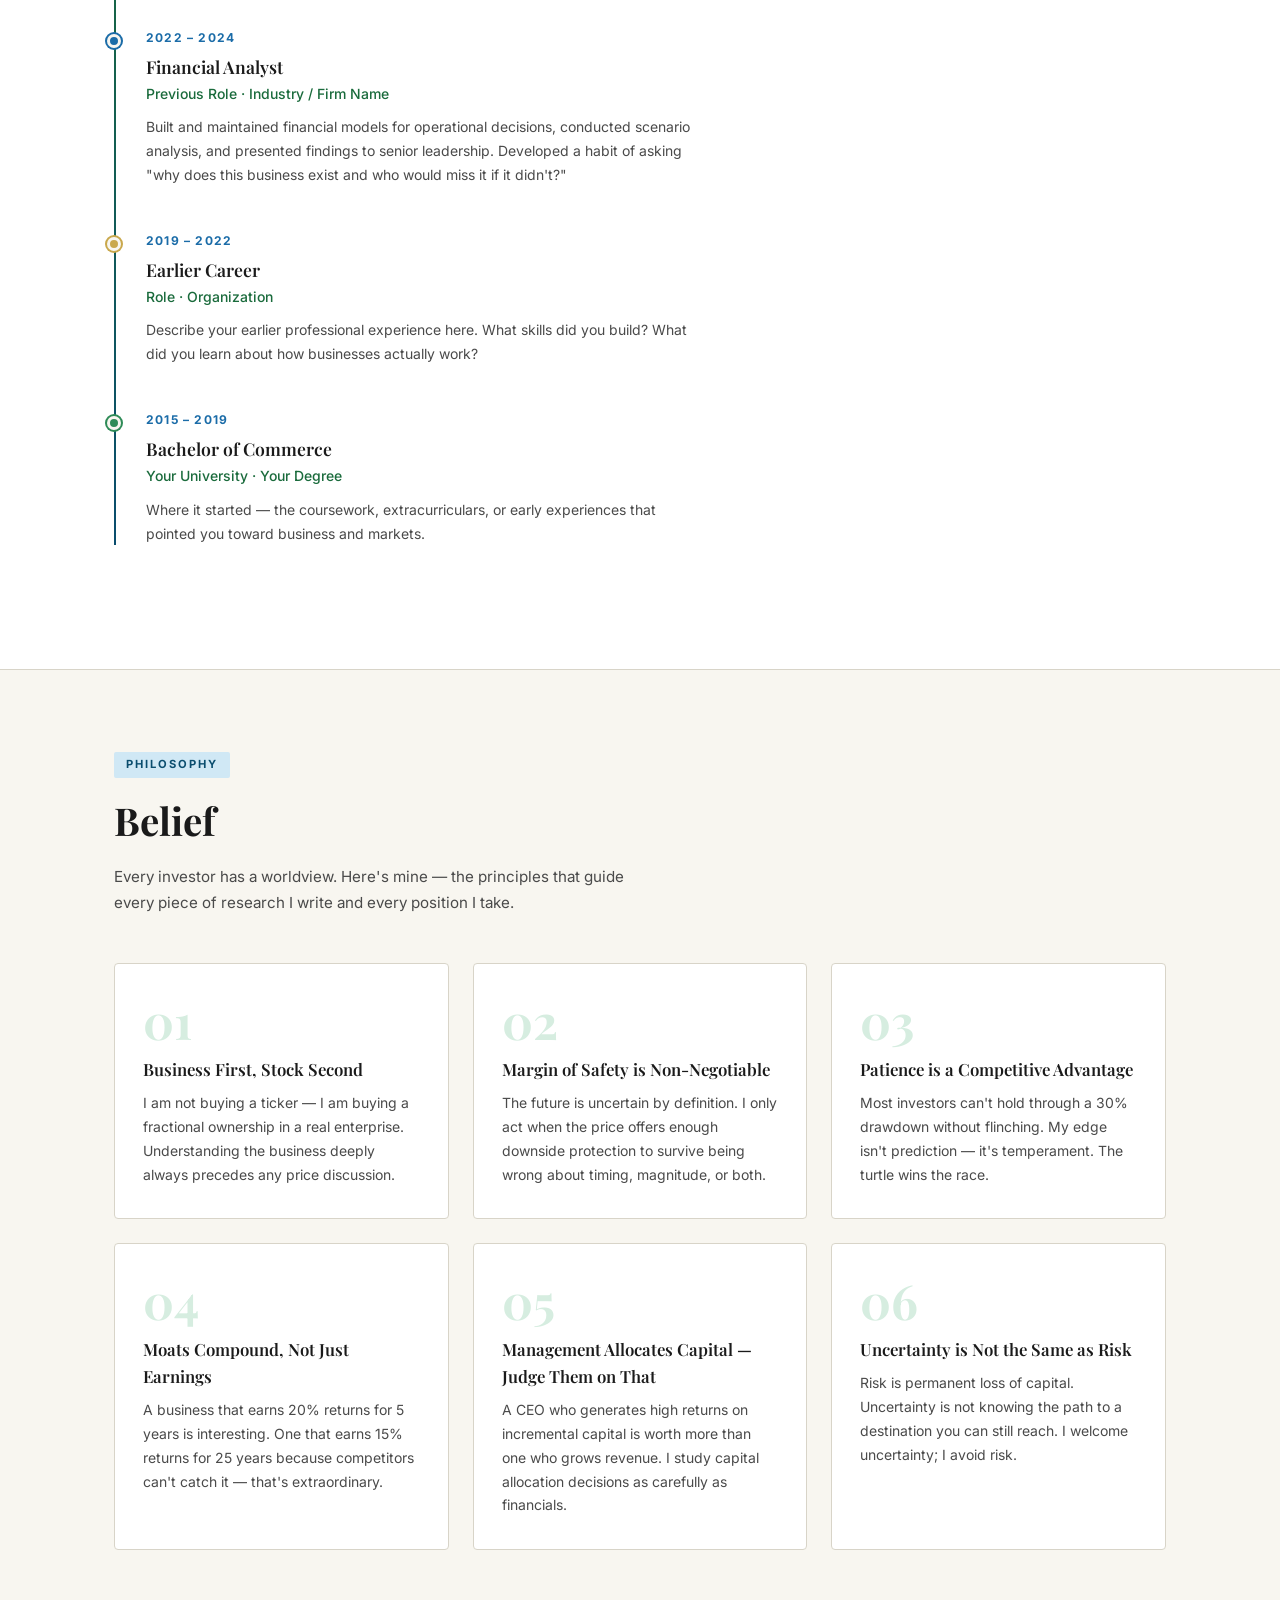
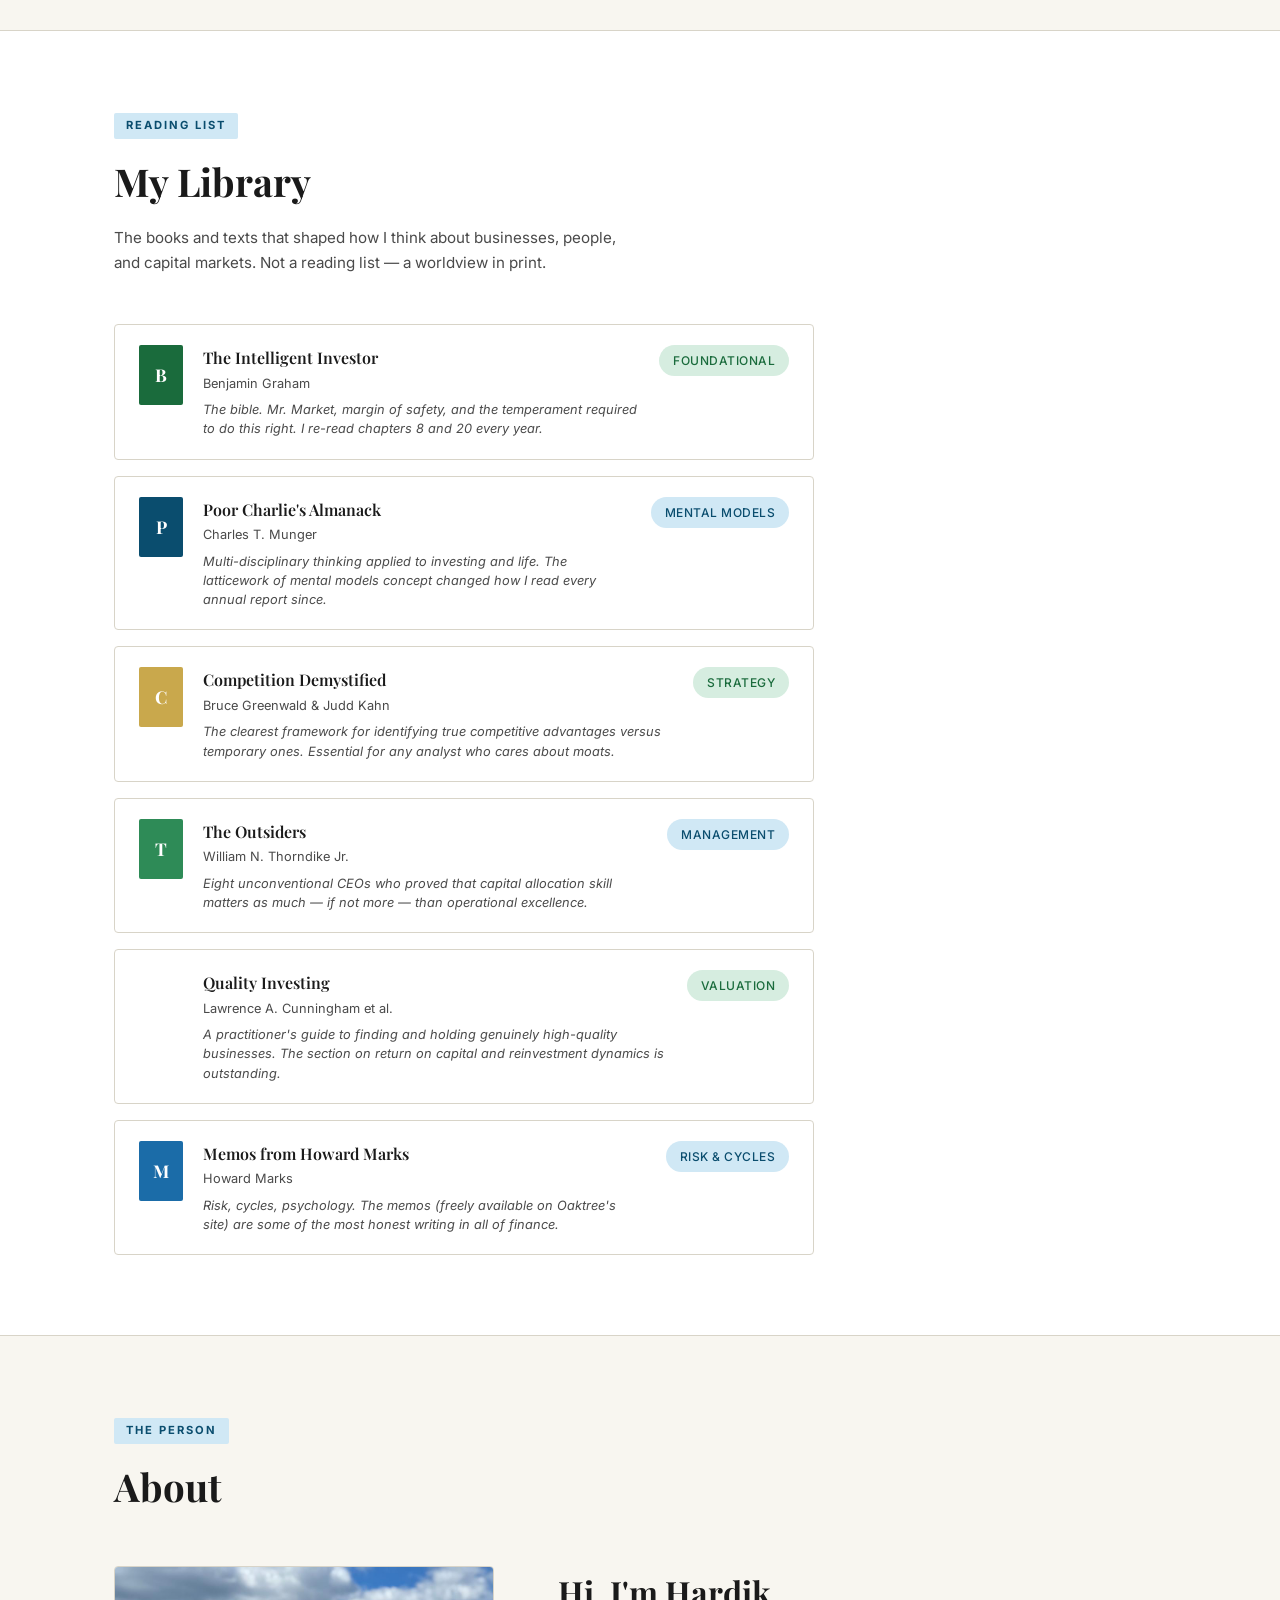
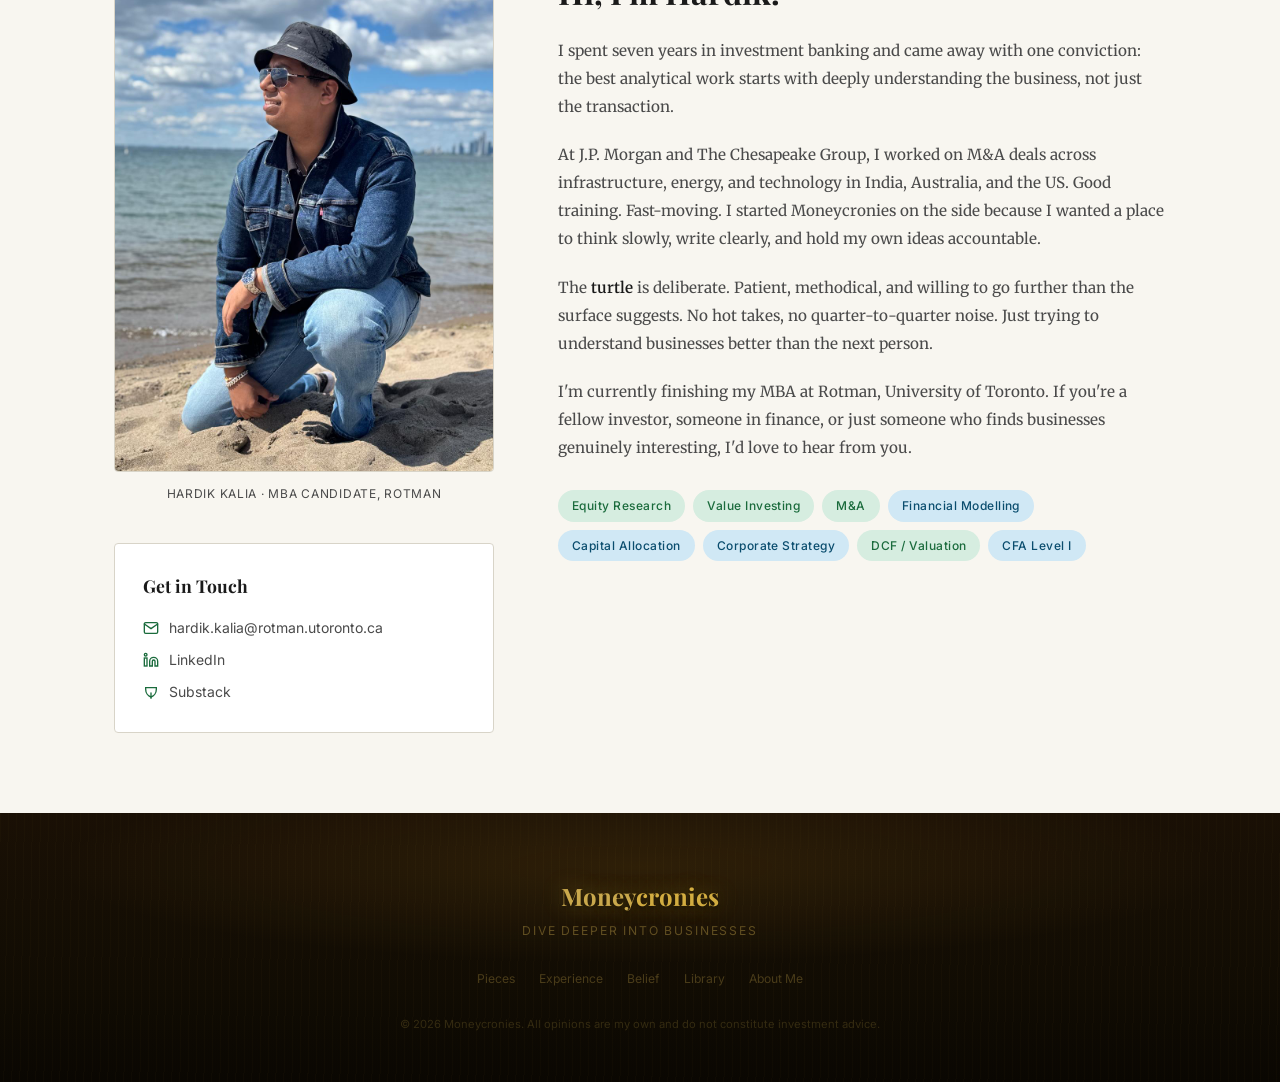
==== commit d226e7dd: "feat: replace placeholder cards with 3 real Substack articles (v23) Writing section renamed from Pie" ====
--- a/portfolio.html
+++ b/portfolio.html
@@ -78,155 +78,83 @@
       <div class="container">
         <div class="section-head reveal">
           <span class="section-badge">Published Work</span>
-          <h2 class="section-title">Pieces</h2>
+          <h2 class="section-title">Writing</h2>
           <p class="section-desc">
-            Deep dives, investment theses, and original analysis on businesses I find worth understanding.
-            Each piece represents a considered conviction — not a trade.
+            Research notes on businesses, markets, and the ideas behind them.
+            Written slowly, worth revisiting.
           </p>
         </div>
 
         <div class="pieces-grid">
 
-          <!-- Card 1 -->
-          <article class="article-card reveal">
-            <div class="card-stripe"></div>
+          <!-- Card 1 — Map vs Territory (most recent, lead piece) -->
+          <article class="article-card reveal" onclick="window.open('https://moneycronies.substack.com/p/confusing-the-map-with-the-territory','_blank')" style="cursor:pointer;">
+            <div class="card-stripe" style="background:linear-gradient(90deg,var(--gold),#e8a000);"></div>
             <div class="card-body">
-              <p class="card-tag">Deep Dive · Industrials</p>
-              <h3 class="card-title">Why This Boring Compounder Deserves a Second Look</h3>
+              <p class="card-tag">Technology · AI</p>
+              <h3 class="card-title">Confusing the Map With the Territory Has Always Been Expensive</h3>
               <p class="card-excerpt">
-                A forensic look at returns on invested capital, pricing power, and the kind of moat that
-                doesn't make headlines but compounds quietly over decades.
+                Artificial intelligence may redraw the internet's map, but territory belongs to those
+                observing human behaviour. A look at what Google's position actually means right now.
               </p>
               <div class="card-meta">
-                <span>Feb 2026 · 14 min read</span>
-                <span class="card-read-more">
-                  Read
+                <span>Mar 2026 · 10 min read</span>
+                <a href="https://moneycronies.substack.com/p/confusing-the-map-with-the-territory" target="_blank" rel="noopener" class="card-read-more">
+                  Read on Substack
                   <svg width="12" height="12" viewBox="0 0 24 24" fill="none"
                        stroke="currentColor" stroke-width="2.5" stroke-linecap="round">
                     <line x1="5" y1="12" x2="19" y2="12"/>
                     <polyline points="12 5 19 12 12 19"/>
                   </svg>
-                </span>
+                </a>
               </div>
             </div>
           </article>
 
-          <!-- Card 2 -->
-          <article class="article-card reveal reveal-delay-1">
+          <!-- Card 2 — Gold -->
+          <article class="article-card reveal reveal-delay-1" onclick="window.open('https://moneycronies.substack.com/p/gold-is-rising-for-a-structural-reason','_blank')" style="cursor:pointer;">
             <div class="card-stripe" style="background:linear-gradient(90deg,var(--blue-deep),var(--blue));"></div>
             <div class="card-body">
-              <p class="card-tag">Thesis · Consumer</p>
-              <h3 class="card-title">The Brand Nobody Talks About — and Why I'm Long</h3>
+              <p class="card-tag">Macro · Portfolio</p>
+              <h3 class="card-title">Gold Is Rising for a Structural Reason, Not a Cyclical One</h3>
               <p class="card-excerpt">
-                Brand equity is the most misunderstood asset on a balance sheet. Here's how I value it,
-                and why one under-the-radar consumer name deserves a position.
+                Why shifts in policy discretion, governance, and incentives are reshaping
+                gold's role in portfolios. This isn't a trade thesis.
               </p>
               <div class="card-meta">
-                <span>Jan 2026 · 10 min read</span>
-                <span class="card-read-more">
-                  Read
+                <span>Jan 2026 · 6 min read</span>
+                <a href="https://moneycronies.substack.com/p/gold-is-rising-for-a-structural-reason" target="_blank" rel="noopener" class="card-read-more">
+                  Read on Substack
                   <svg width="12" height="12" viewBox="0 0 24 24" fill="none"
                        stroke="currentColor" stroke-width="2.5" stroke-linecap="round">
                     <line x1="5" y1="12" x2="19" y2="12"/>
                     <polyline points="12 5 19 12 12 19"/>
                   </svg>
-                </span>
+                </a>
               </div>
             </div>
           </article>
 
-          <!-- Card 3 -->
-          <article class="article-card reveal reveal-delay-2">
-            <div class="card-stripe" style="background:linear-gradient(90deg,var(--gold),#e8a000);"></div>
+          <!-- Card 3 — Canada -->
+          <article class="article-card reveal reveal-delay-2" onclick="window.open('https://moneycronies.substack.com/p/uncertainty-to-resiliency-canadas','_blank')" style="cursor:pointer;">
+            <div class="card-stripe" style="background:linear-gradient(90deg,var(--green),var(--blue));"></div>
             <div class="card-body">
-              <p class="card-tag">Framework · Valuation</p>
-              <h3 class="card-title">How I Build a DCF — and Why I Distrust Mine</h3>
+              <p class="card-tag">Macro · Canada</p>
+              <h3 class="card-title">Uncertainty to Resiliency: Canada's Path for 2026</h3>
               <p class="card-excerpt">
-                A transparent walkthrough of my discounted cash flow process: the assumptions I make,
-                the ones I challenge, and the margin of safety I insist on before conviction.
+                A review on the year ahead for Canada. What the macro picture looks like,
+                where the risks sit, and what resilience actually requires.
               </p>
               <div class="card-meta">
-                <span>Dec 2025 · 8 min read</span>
-                <span class="card-read-more">
-                  Read
+                <span>Jan 2026 · 4 min read</span>
+                <a href="https://moneycronies.substack.com/p/uncertainty-to-resiliency-canadas" target="_blank" rel="noopener" class="card-read-more">
+                  Read on Substack
                   <svg width="12" height="12" viewBox="0 0 24 24" fill="none"
                        stroke="currentColor" stroke-width="2.5" stroke-linecap="round">
                     <line x1="5" y1="12" x2="19" y2="12"/>
                     <polyline points="12 5 19 12 12 19"/>
                   </svg>
-                </span>
-              </div>
-            </div>
-          </article>
-
-          <!-- Card 4 (placeholder) -->
-          <article class="article-card reveal">
-            <div class="card-stripe"></div>
-            <div class="card-body">
-              <p class="card-tag">Deep Dive · Technology</p>
-              <h3 class="card-title">Platform Economics 101: Separating Moats from Mirages</h3>
-              <p class="card-excerpt">
-                Not every network-effect business deserves a premium. Here's the framework I use to
-                distinguish genuine platform defensibility from marketing copy.
-              </p>
-              <div class="card-meta">
-                <span>Nov 2025 · 12 min read</span>
-                <span class="card-read-more">
-                  Read
-                  <svg width="12" height="12" viewBox="0 0 24 24" fill="none"
-                       stroke="currentColor" stroke-width="2.5" stroke-linecap="round">
-                    <line x1="5" y1="12" x2="19" y2="12"/>
-                    <polyline points="12 5 19 12 12 19"/>
-                  </svg>
-                </span>
-              </div>
-            </div>
-          </article>
-
-          <!-- Card 5 -->
-          <article class="article-card reveal reveal-delay-1">
-            <div class="card-stripe" style="background:linear-gradient(90deg,var(--blue-deep),var(--green));"></div>
-            <div class="card-body">
-              <p class="card-tag">Macro · Interest Rates</p>
-              <h3 class="card-title">How I Think About Rates — Without Pretending I Can Predict Them</h3>
-              <p class="card-excerpt">
-                Macro is humbling. But ignoring the rate environment is a mistake. Here's how I factor
-                it into valuations without making macro calls.
-              </p>
-              <div class="card-meta">
-                <span>Oct 2025 · 7 min read</span>
-                <span class="card-read-more">
-                  Read
-                  <svg width="12" height="12" viewBox="0 0 24 24" fill="none"
-                       stroke="currentColor" stroke-width="2.5" stroke-linecap="round">
-                    <line x1="5" y1="12" x2="19" y2="12"/>
-                    <polyline points="12 5 19 12 12 19"/>
-                  </svg>
-                </span>
-              </div>
-            </div>
-          </article>
-
-          <!-- Card 6 -->
-          <article class="article-card reveal reveal-delay-2">
-            <div class="card-stripe" style="background:linear-gradient(90deg,var(--green),var(--gold));"></div>
-            <div class="card-body">
-              <p class="card-tag">Thesis · Financials</p>
-              <h3 class="card-title">The Underwriting Edge: A Regional Insurer Nobody Watches</h3>
-              <p class="card-excerpt">
-                Insurance is deceptively simple to understand and devilishly hard to value well.
-                Here's why one name has the discipline the industry prizes most.
-              </p>
-              <div class="card-meta">
-                <span>Sep 2025 · 11 min read</span>
-                <span class="card-read-more">
-                  Read
-                  <svg width="12" height="12" viewBox="0 0 24 24" fill="none"
-                       stroke="currentColor" stroke-width="2.5" stroke-linecap="round">
-                    <line x1="5" y1="12" x2="19" y2="12"/>
-                    <polyline points="12 5 19 12 12 19"/>
-                  </svg>
-                </span>
+                </a>
               </div>
             </div>
           </article>
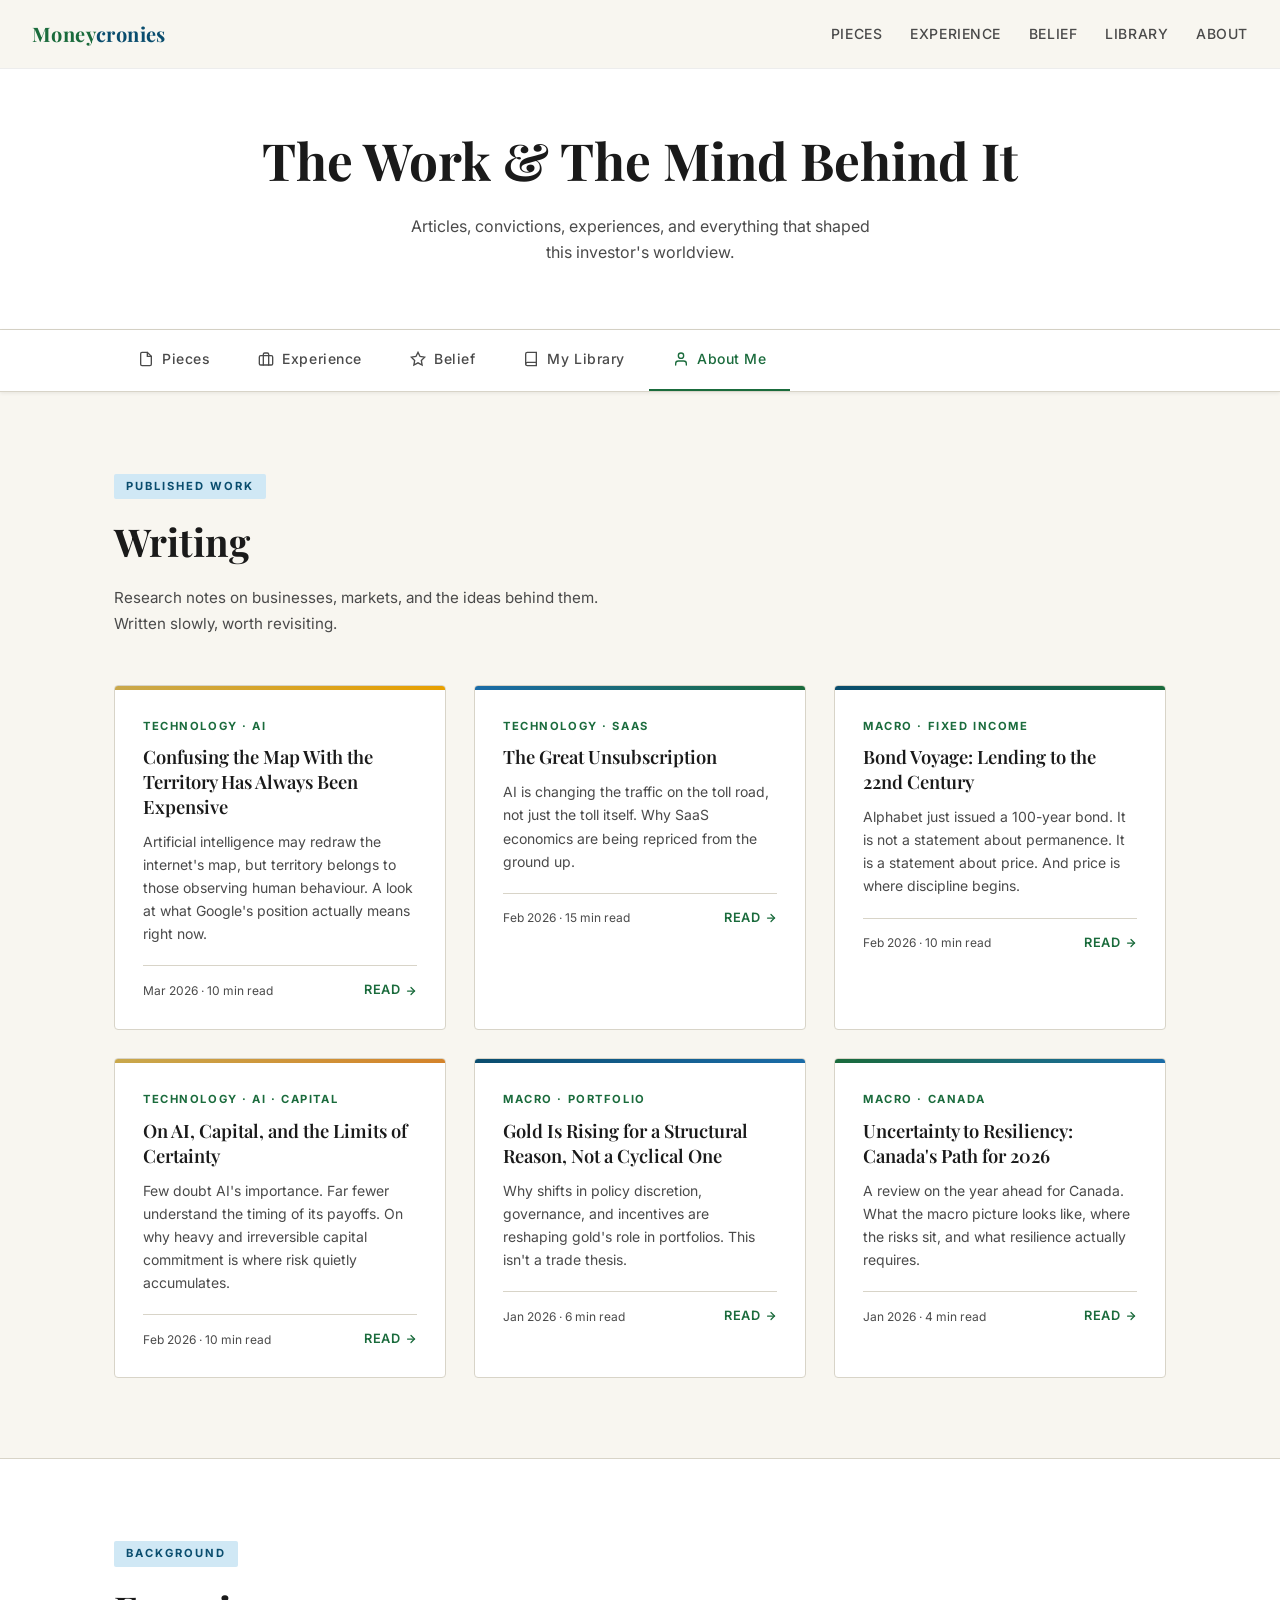
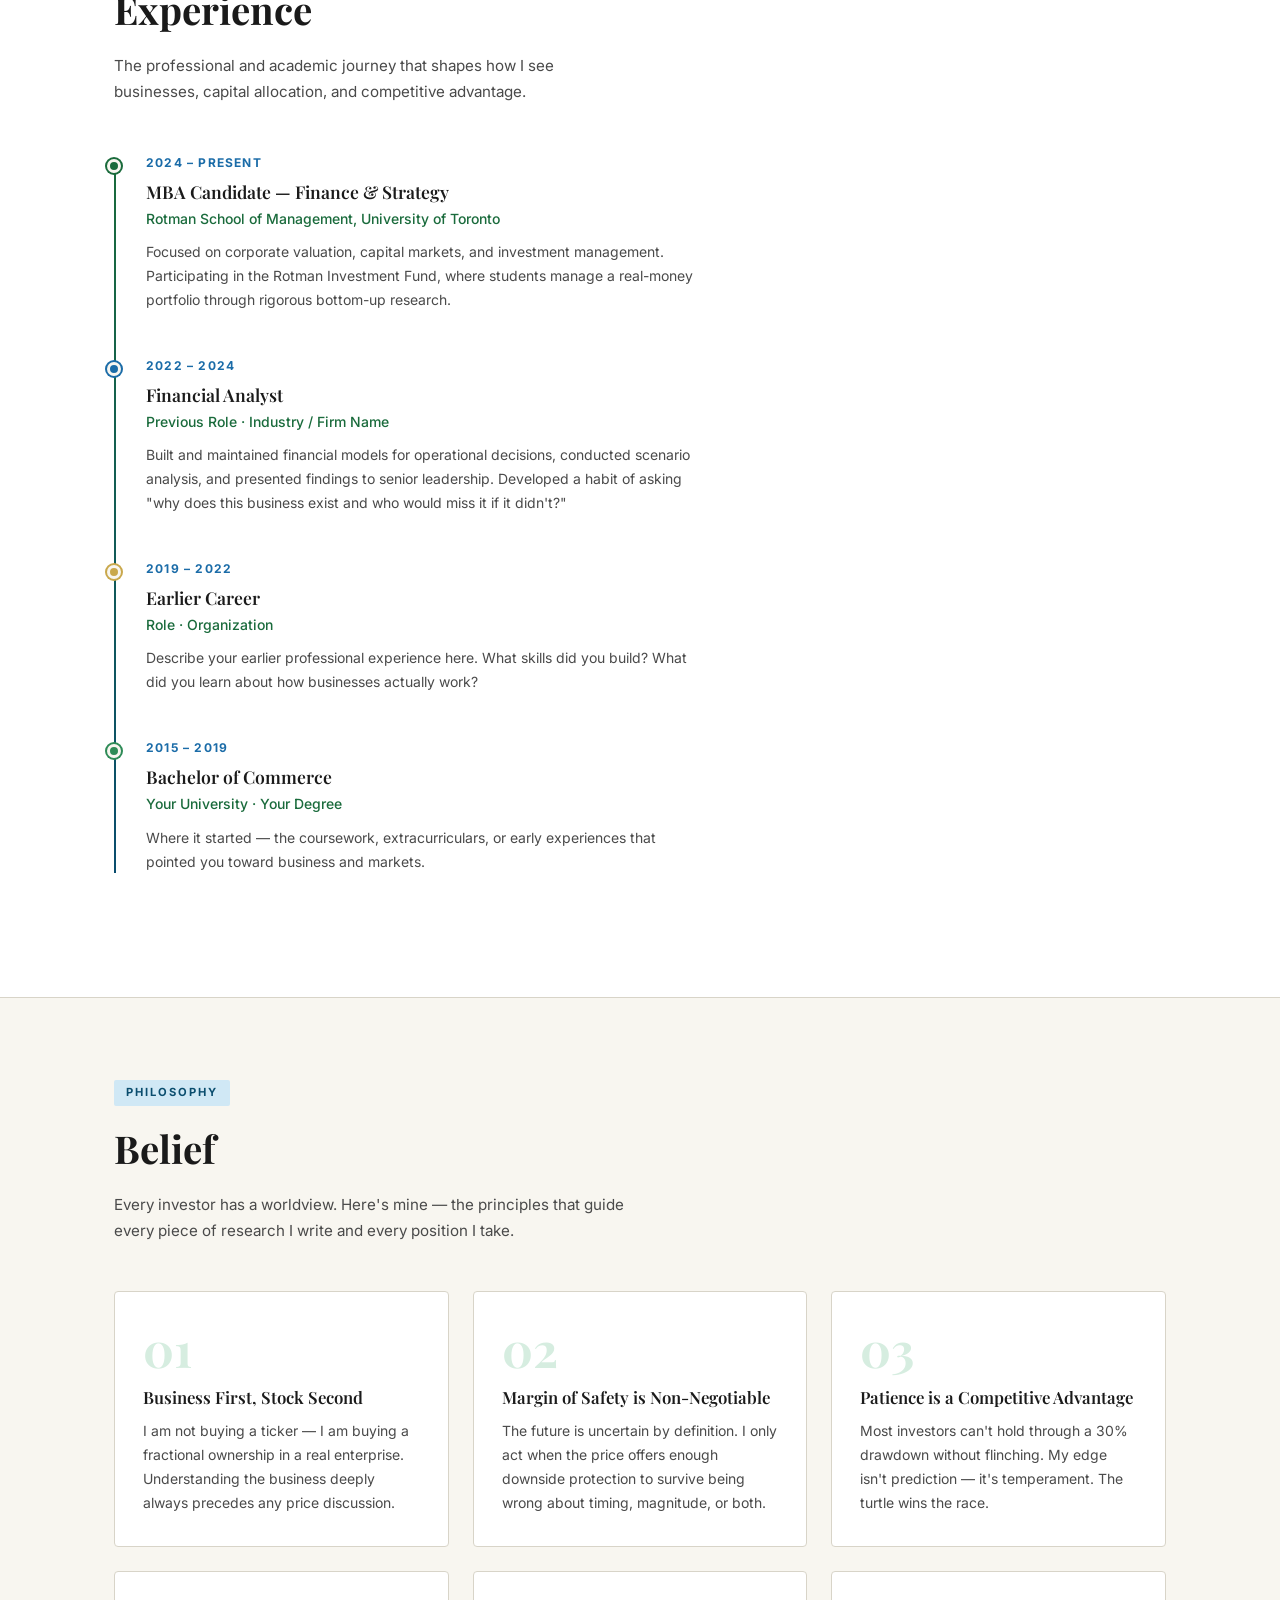
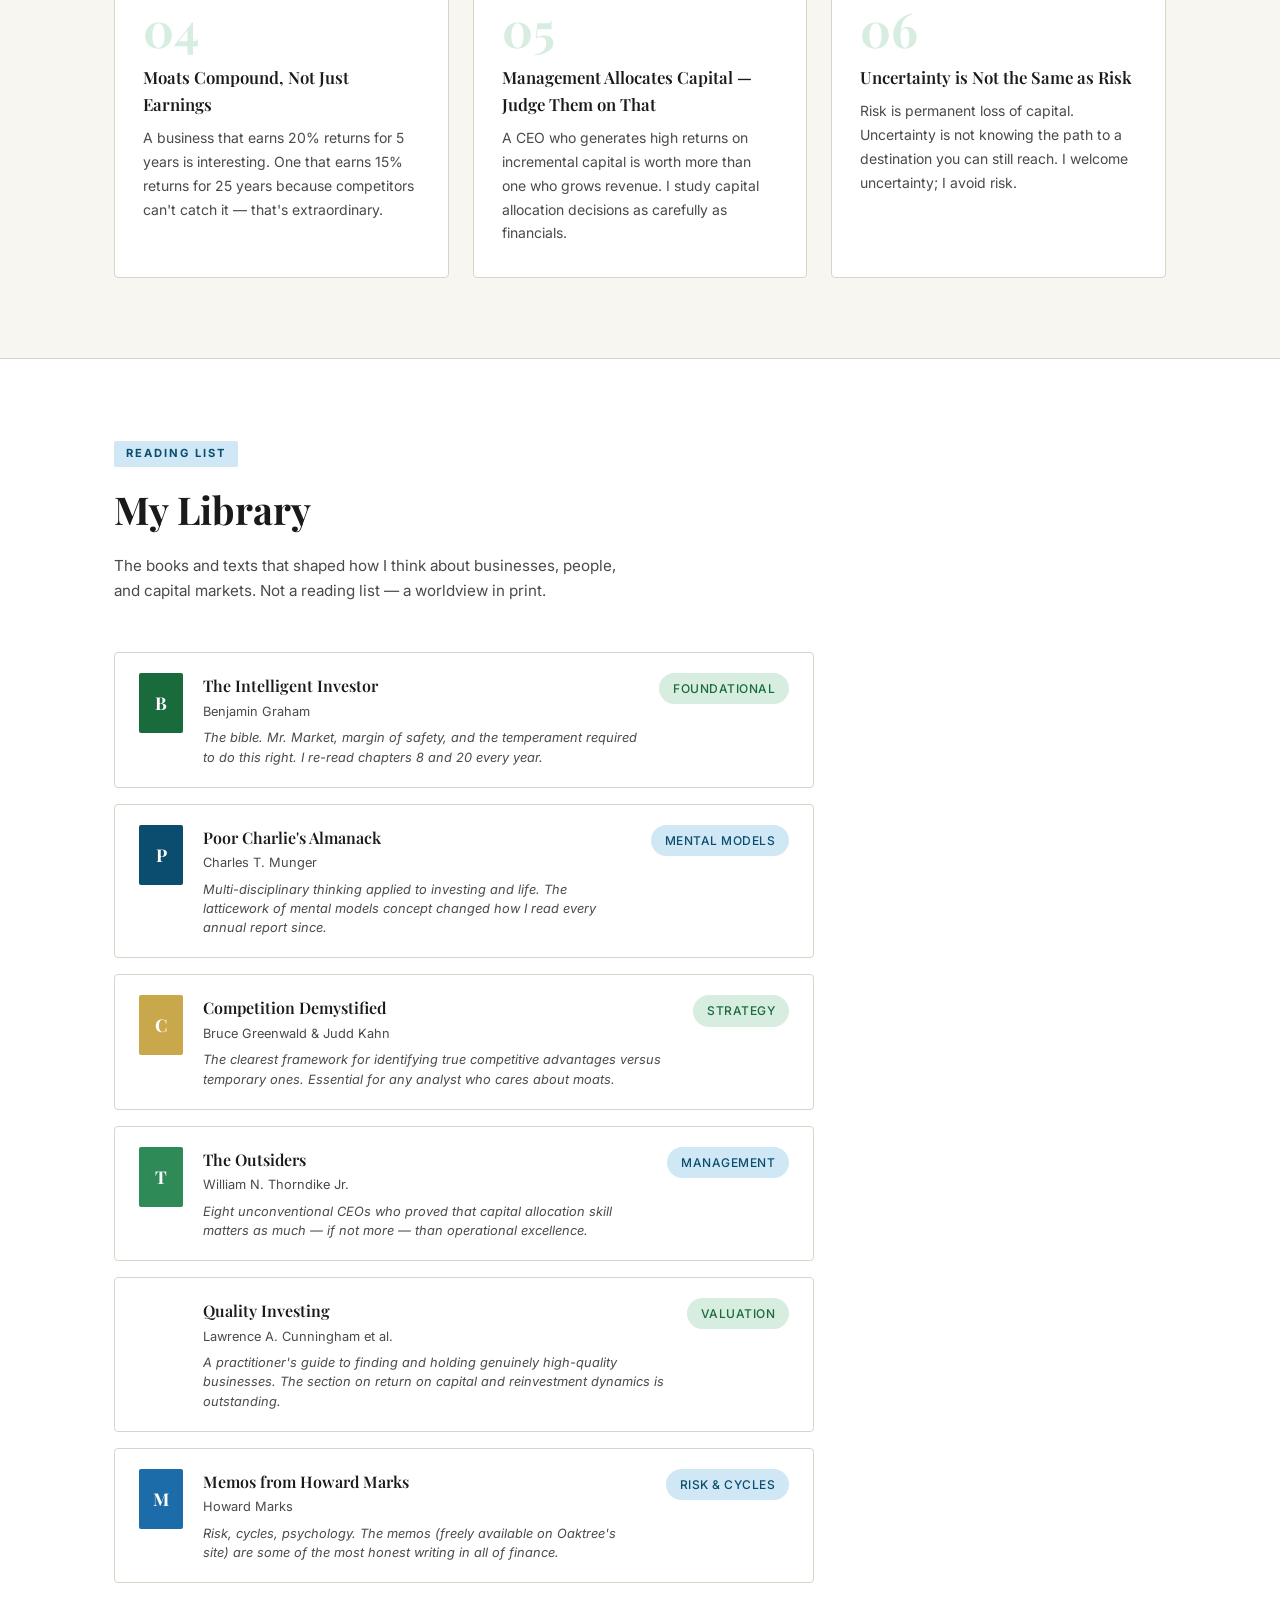
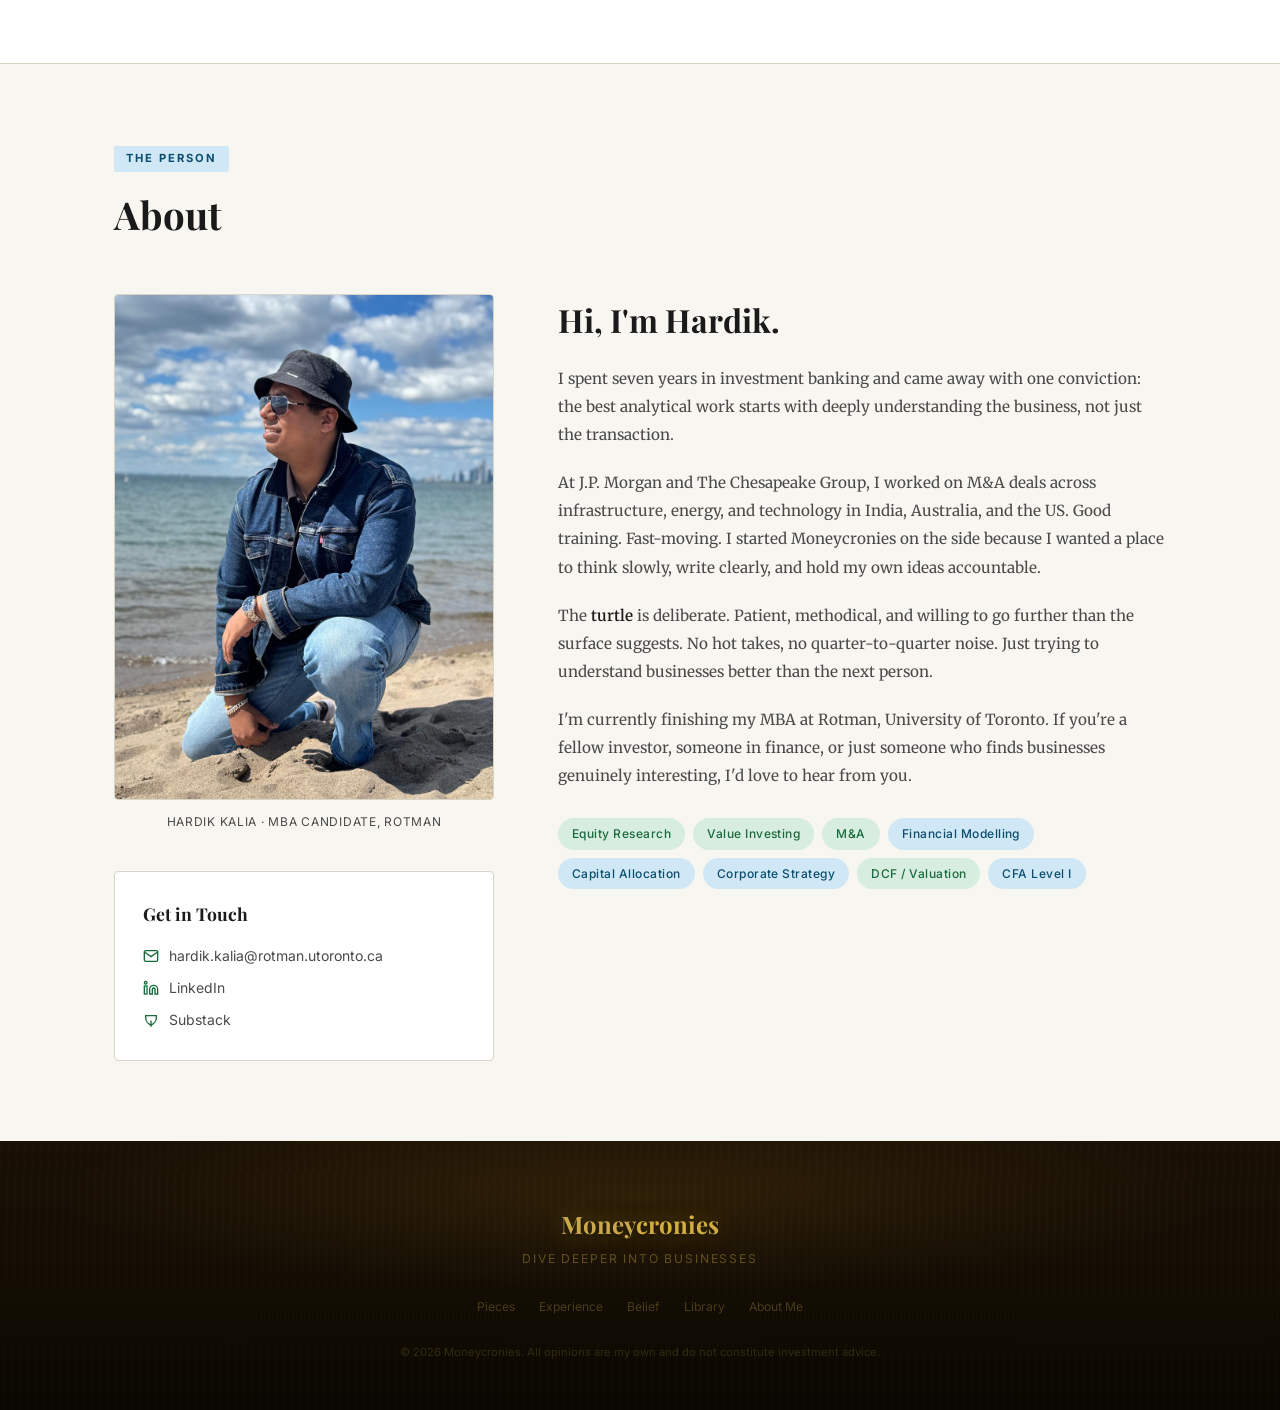
==== commit 614902af: "feat: host all 6 articles on-site, fix card navigation - Add articles/ directory with all 6 full art" ====
--- a/portfolio.html
+++ b/portfolio.html
@@ -87,8 +87,8 @@
 
         <div class="pieces-grid">
 
-          <!-- Card 1 — Map vs Territory (most recent, lead piece) -->
-          <article class="article-card reveal" onclick="window.open('https://moneycronies.substack.com/p/confusing-the-map-with-the-territory','_blank')" style="cursor:pointer;">
+          <!-- Card 1 — Map vs Territory -->
+          <a href="articles/map-territory.html" class="article-card reveal">
             <div class="card-stripe" style="background:linear-gradient(90deg,var(--gold),#e8a000);"></div>
             <div class="card-body">
               <p class="card-tag">Technology · AI</p>
@@ -99,20 +99,92 @@
               </p>
               <div class="card-meta">
                 <span>Mar 2026 · 10 min read</span>
-                <a href="https://moneycronies.substack.com/p/confusing-the-map-with-the-territory" target="_blank" rel="noopener" class="card-read-more">
-                  Read on Substack
+                <span class="card-read-more">
+                  Read
                   <svg width="12" height="12" viewBox="0 0 24 24" fill="none"
                        stroke="currentColor" stroke-width="2.5" stroke-linecap="round">
                     <line x1="5" y1="12" x2="19" y2="12"/>
                     <polyline points="12 5 19 12 12 19"/>
                   </svg>
-                </a>
-              </div>
-            </div>
-          </article>
-
-          <!-- Card 2 — Gold -->
-          <article class="article-card reveal reveal-delay-1" onclick="window.open('https://moneycronies.substack.com/p/gold-is-rising-for-a-structural-reason','_blank')" style="cursor:pointer;">
+                </span>
+              </div>
+            </div>
+          </a>
+
+          <!-- Card 2 — The Great Unsubscription -->
+          <a href="articles/great-unsubscription.html" class="article-card reveal reveal-delay-1">
+            <div class="card-stripe" style="background:linear-gradient(90deg,#1B6CA8,#1A6B3C);"></div>
+            <div class="card-body">
+              <p class="card-tag">Technology · SaaS</p>
+              <h3 class="card-title">The Great Unsubscription</h3>
+              <p class="card-excerpt">
+                AI is changing the traffic on the toll road, not just the toll itself.
+                Why SaaS economics are being repriced from the ground up.
+              </p>
+              <div class="card-meta">
+                <span>Feb 2026 · 15 min read</span>
+                <span class="card-read-more">
+                  Read
+                  <svg width="12" height="12" viewBox="0 0 24 24" fill="none"
+                       stroke="currentColor" stroke-width="2.5" stroke-linecap="round">
+                    <line x1="5" y1="12" x2="19" y2="12"/>
+                    <polyline points="12 5 19 12 12 19"/>
+                  </svg>
+                </span>
+              </div>
+            </div>
+          </a>
+
+          <!-- Card 3 — Bond Voyage -->
+          <a href="articles/bond-voyage.html" class="article-card reveal reveal-delay-2">
+            <div class="card-stripe" style="background:linear-gradient(90deg,#0A4D6E,#1A6B3C);"></div>
+            <div class="card-body">
+              <p class="card-tag">Macro · Fixed Income</p>
+              <h3 class="card-title">Bond Voyage: Lending to the 22nd Century</h3>
+              <p class="card-excerpt">
+                Alphabet just issued a 100-year bond. It is not a statement about permanence.
+                It is a statement about price. And price is where discipline begins.
+              </p>
+              <div class="card-meta">
+                <span>Feb 2026 · 10 min read</span>
+                <span class="card-read-more">
+                  Read
+                  <svg width="12" height="12" viewBox="0 0 24 24" fill="none"
+                       stroke="currentColor" stroke-width="2.5" stroke-linecap="round">
+                    <line x1="5" y1="12" x2="19" y2="12"/>
+                    <polyline points="12 5 19 12 12 19"/>
+                  </svg>
+                </span>
+              </div>
+            </div>
+          </a>
+
+          <!-- Card 4 — On AI, Capital, and the Limits of Certainty -->
+          <a href="articles/ai-capital-certainty.html" class="article-card reveal reveal-delay-3">
+            <div class="card-stripe" style="background:linear-gradient(90deg,var(--gold),#D4832A);"></div>
+            <div class="card-body">
+              <p class="card-tag">Technology · AI · Capital</p>
+              <h3 class="card-title">On AI, Capital, and the Limits of Certainty</h3>
+              <p class="card-excerpt">
+                Few doubt AI's importance. Far fewer understand the timing of its payoffs.
+                On why heavy and irreversible capital commitment is where risk quietly accumulates.
+              </p>
+              <div class="card-meta">
+                <span>Feb 2026 · 10 min read</span>
+                <span class="card-read-more">
+                  Read
+                  <svg width="12" height="12" viewBox="0 0 24 24" fill="none"
+                       stroke="currentColor" stroke-width="2.5" stroke-linecap="round">
+                    <line x1="5" y1="12" x2="19" y2="12"/>
+                    <polyline points="12 5 19 12 12 19"/>
+                  </svg>
+                </span>
+              </div>
+            </div>
+          </a>
+
+          <!-- Card 5 — Gold -->
+          <a href="articles/gold-structural.html" class="article-card reveal reveal-delay-4">
             <div class="card-stripe" style="background:linear-gradient(90deg,var(--blue-deep),var(--blue));"></div>
             <div class="card-body">
               <p class="card-tag">Macro · Portfolio</p>
@@ -123,20 +195,20 @@
               </p>
               <div class="card-meta">
                 <span>Jan 2026 · 6 min read</span>
-                <a href="https://moneycronies.substack.com/p/gold-is-rising-for-a-structural-reason" target="_blank" rel="noopener" class="card-read-more">
-                  Read on Substack
+                <span class="card-read-more">
+                  Read
                   <svg width="12" height="12" viewBox="0 0 24 24" fill="none"
                        stroke="currentColor" stroke-width="2.5" stroke-linecap="round">
                     <line x1="5" y1="12" x2="19" y2="12"/>
                     <polyline points="12 5 19 12 12 19"/>
                   </svg>
-                </a>
-              </div>
-            </div>
-          </article>
-
-          <!-- Card 3 — Canada -->
-          <article class="article-card reveal reveal-delay-2" onclick="window.open('https://moneycronies.substack.com/p/uncertainty-to-resiliency-canadas','_blank')" style="cursor:pointer;">
+                </span>
+              </div>
+            </div>
+          </a>
+
+          <!-- Card 6 — Canada -->
+          <a href="articles/canada-2026.html" class="article-card reveal reveal-delay-4">
             <div class="card-stripe" style="background:linear-gradient(90deg,var(--green),var(--blue));"></div>
             <div class="card-body">
               <p class="card-tag">Macro · Canada</p>
@@ -147,17 +219,17 @@
               </p>
               <div class="card-meta">
                 <span>Jan 2026 · 4 min read</span>
-                <a href="https://moneycronies.substack.com/p/uncertainty-to-resiliency-canadas" target="_blank" rel="noopener" class="card-read-more">
-                  Read on Substack
+                <span class="card-read-more">
+                  Read
                   <svg width="12" height="12" viewBox="0 0 24 24" fill="none"
                        stroke="currentColor" stroke-width="2.5" stroke-linecap="round">
                     <line x1="5" y1="12" x2="19" y2="12"/>
                     <polyline points="12 5 19 12 12 19"/>
                   </svg>
-                </a>
-              </div>
-            </div>
-          </article>
+                </span>
+              </div>
+            </div>
+          </a>
 
         </div>
       </div>
--- a/styles/main.css
+++ b/styles/main.css
@@ -751,6 +751,9 @@
   gap: 28px;
 }
 .article-card {
+  display: block;
+  text-decoration: none;
+  color: inherit;
   background: var(--white);
   border: 1px solid var(--border);
   border-radius: var(--radius);
@@ -1127,6 +1130,172 @@
 .footer-copy { font-size: 0.70rem; color: rgba(201,168,76,0.20); }
 
 /* ============================================================
+   ARTICLE PAGES  (articles/*.html)
+   ============================================================ */
+
+.article-page-nav {
+  position: fixed;
+  top: 0; left: 0; right: 0;
+  z-index: 100;
+  display: flex;
+  align-items: center;
+  justify-content: space-between;
+  padding: 0 32px;
+  height: 64px;
+  background: var(--white);
+  border-bottom: 1px solid var(--border);
+}
+.article-page-nav .nav-logo {
+  font-family: var(--font-serif);
+  font-size: 1.1rem;
+  font-weight: 700;
+  color: var(--ink);
+}
+.article-page-nav .nav-logo span { color: var(--green); }
+.article-back {
+  display: inline-flex;
+  align-items: center;
+  gap: 6px;
+  font-size: 0.82rem;
+  font-weight: 500;
+  color: var(--ink-light);
+  transition: color var(--transition);
+}
+.article-back:hover { color: var(--green); }
+.article-back svg { flex-shrink: 0; }
+
+/* Hero band */
+.article-hero {
+  padding: 112px 24px 56px;
+  background: var(--white);
+  border-bottom: 1px solid var(--border);
+}
+.article-hero-inner {
+  max-width: 720px;
+  margin: 0 auto;
+}
+.article-tag-row {
+  display: flex;
+  align-items: center;
+  gap: 10px;
+  margin-bottom: 20px;
+}
+.article-tag {
+  font-size: 0.72rem;
+  font-weight: 600;
+  letter-spacing: 0.10em;
+  text-transform: uppercase;
+  color: var(--white);
+  padding: 3px 10px;
+  border-radius: 2px;
+}
+.article-tag-gold   { background: var(--gold); }
+.article-tag-blue   { background: var(--blue-deep); }
+.article-tag-green  { background: var(--green); }
+.article-hero h1 {
+  font-family: var(--font-serif);
+  font-size: clamp(1.9rem, 4vw, 2.8rem);
+  font-weight: 700;
+  line-height: 1.22;
+  color: var(--ink);
+  margin-bottom: 20px;
+}
+.article-byline {
+  font-size: 0.83rem;
+  color: var(--ink-light);
+  display: flex;
+  align-items: center;
+  gap: 16px;
+  flex-wrap: wrap;
+}
+.article-byline strong { color: var(--ink); }
+.article-byline-dot {
+  width: 3px; height: 3px;
+  border-radius: 50%;
+  background: var(--border);
+  display: inline-block;
+}
+
+/* Reading stripe */
+.article-stripe {
+  height: 4px;
+  width: 100%;
+}
+
+/* Body */
+.article-body {
+  max-width: 720px;
+  margin: 0 auto;
+  padding: 56px 24px 96px;
+}
+.article-body p {
+  font-family: var(--font-read);
+  font-size: 1.02rem;
+  font-weight: 300;
+  line-height: 1.85;
+  color: var(--ink);
+  margin-bottom: 1.6em;
+}
+.article-body h2 {
+  font-family: var(--font-serif);
+  font-size: 1.35rem;
+  font-weight: 600;
+  color: var(--ink);
+  margin: 2.4em 0 0.8em;
+  line-height: 1.3;
+}
+.article-body blockquote {
+  border-left: 3px solid var(--gold);
+  margin: 2em 0;
+  padding: 4px 24px;
+}
+.article-body blockquote p {
+  font-family: var(--font-serif);
+  font-style: italic;
+  color: var(--ink-light);
+  font-size: 1.08rem;
+}
+.article-body .caption {
+  font-family: var(--font-body);
+  font-size: 0.78rem;
+  color: var(--ink-light);
+  text-align: center;
+  margin-top: -1em;
+  margin-bottom: 1.6em;
+}
+
+/* Footer CTA */
+.article-footer-cta {
+  background: var(--cream);
+  border-top: 1px solid var(--border);
+  padding: 64px 24px;
+  text-align: center;
+}
+.article-footer-cta h3 {
+  font-family: var(--font-serif);
+  font-size: 1.4rem;
+  margin-bottom: 8px;
+  color: var(--ink);
+}
+.article-footer-cta p {
+  font-size: 0.9rem;
+  color: var(--ink-light);
+  margin-bottom: 24px;
+}
+.article-footer-cta .btn-primary {
+  display: inline-block;
+  padding: 13px 28px;
+  background: var(--green);
+  color: var(--white);
+  font-size: 0.85rem;
+  font-weight: 600;
+  letter-spacing: 0.06em;
+  border-radius: var(--radius);
+  transition: background var(--transition);
+}
+.article-footer-cta .btn-primary:hover { background: var(--green-light); }
+
+/* ============================================================
    ANIMATIONS & TRANSITIONS
    ============================================================ */
 
